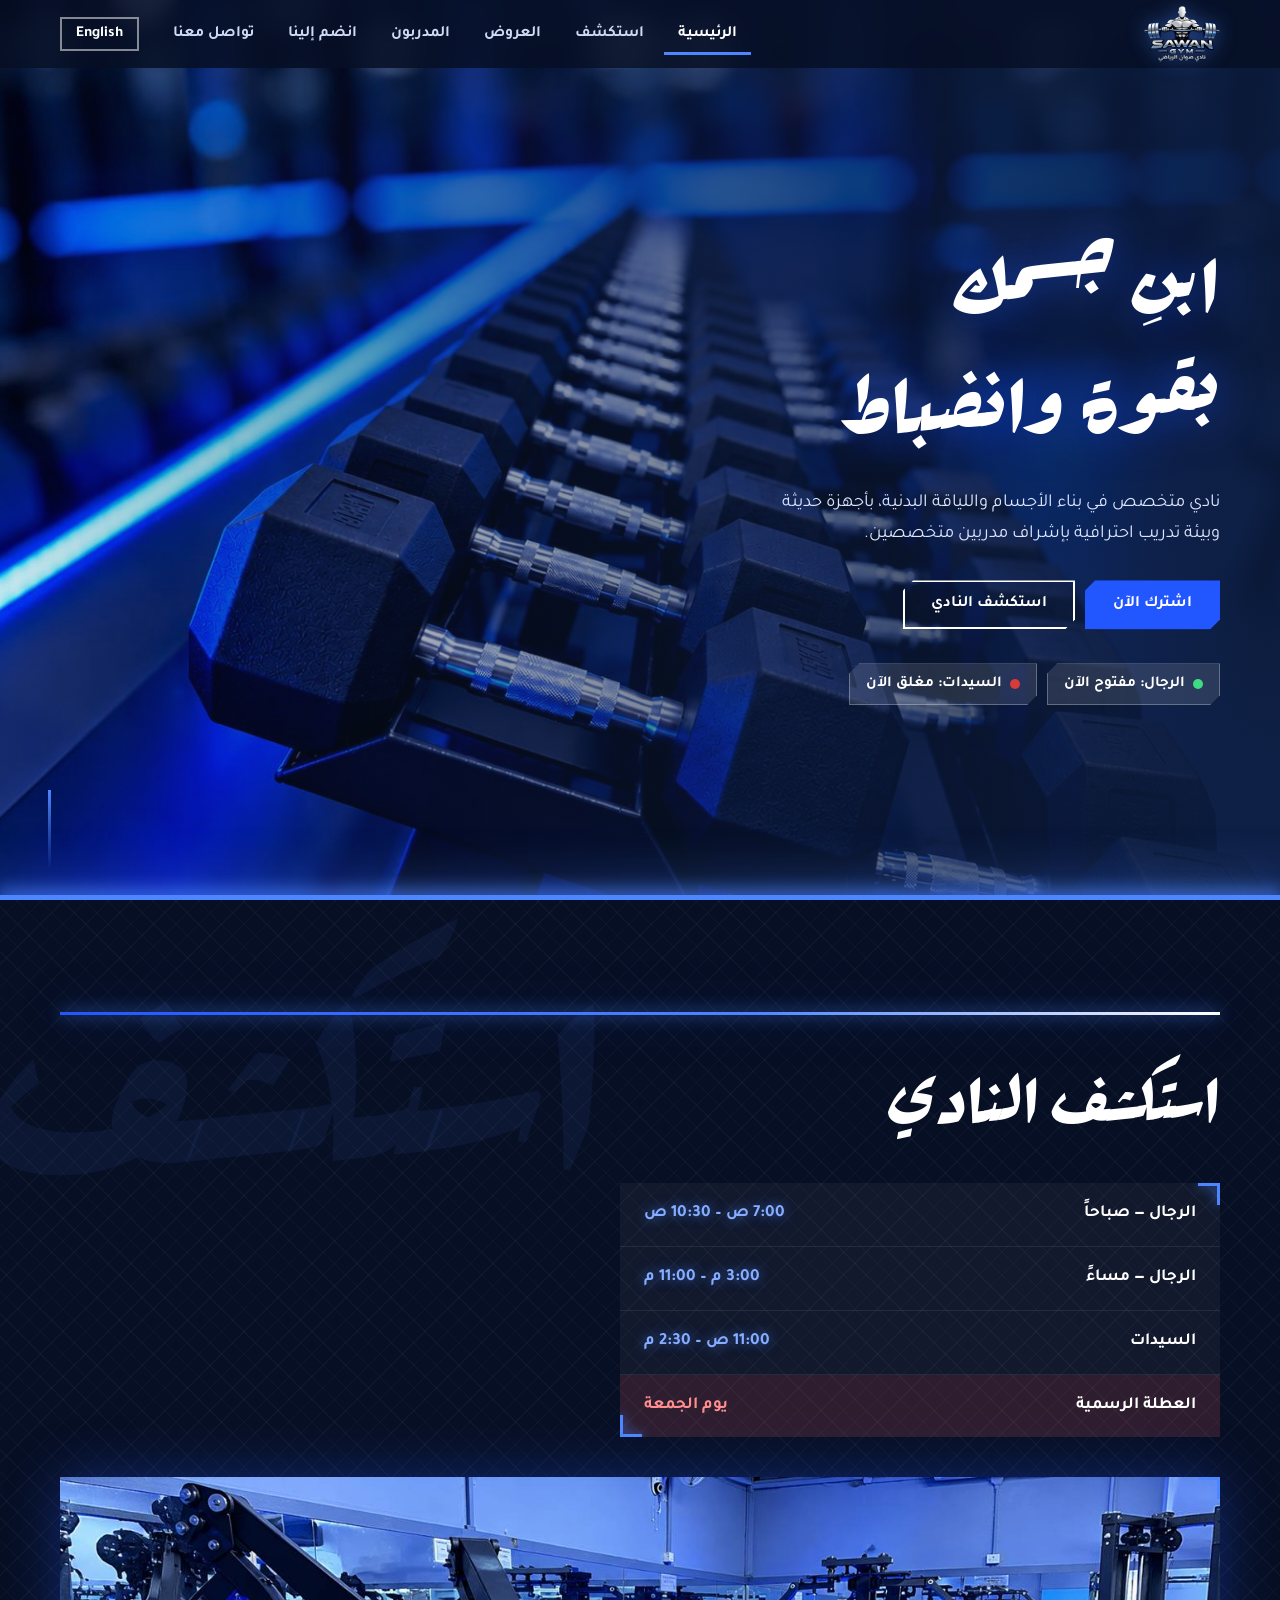
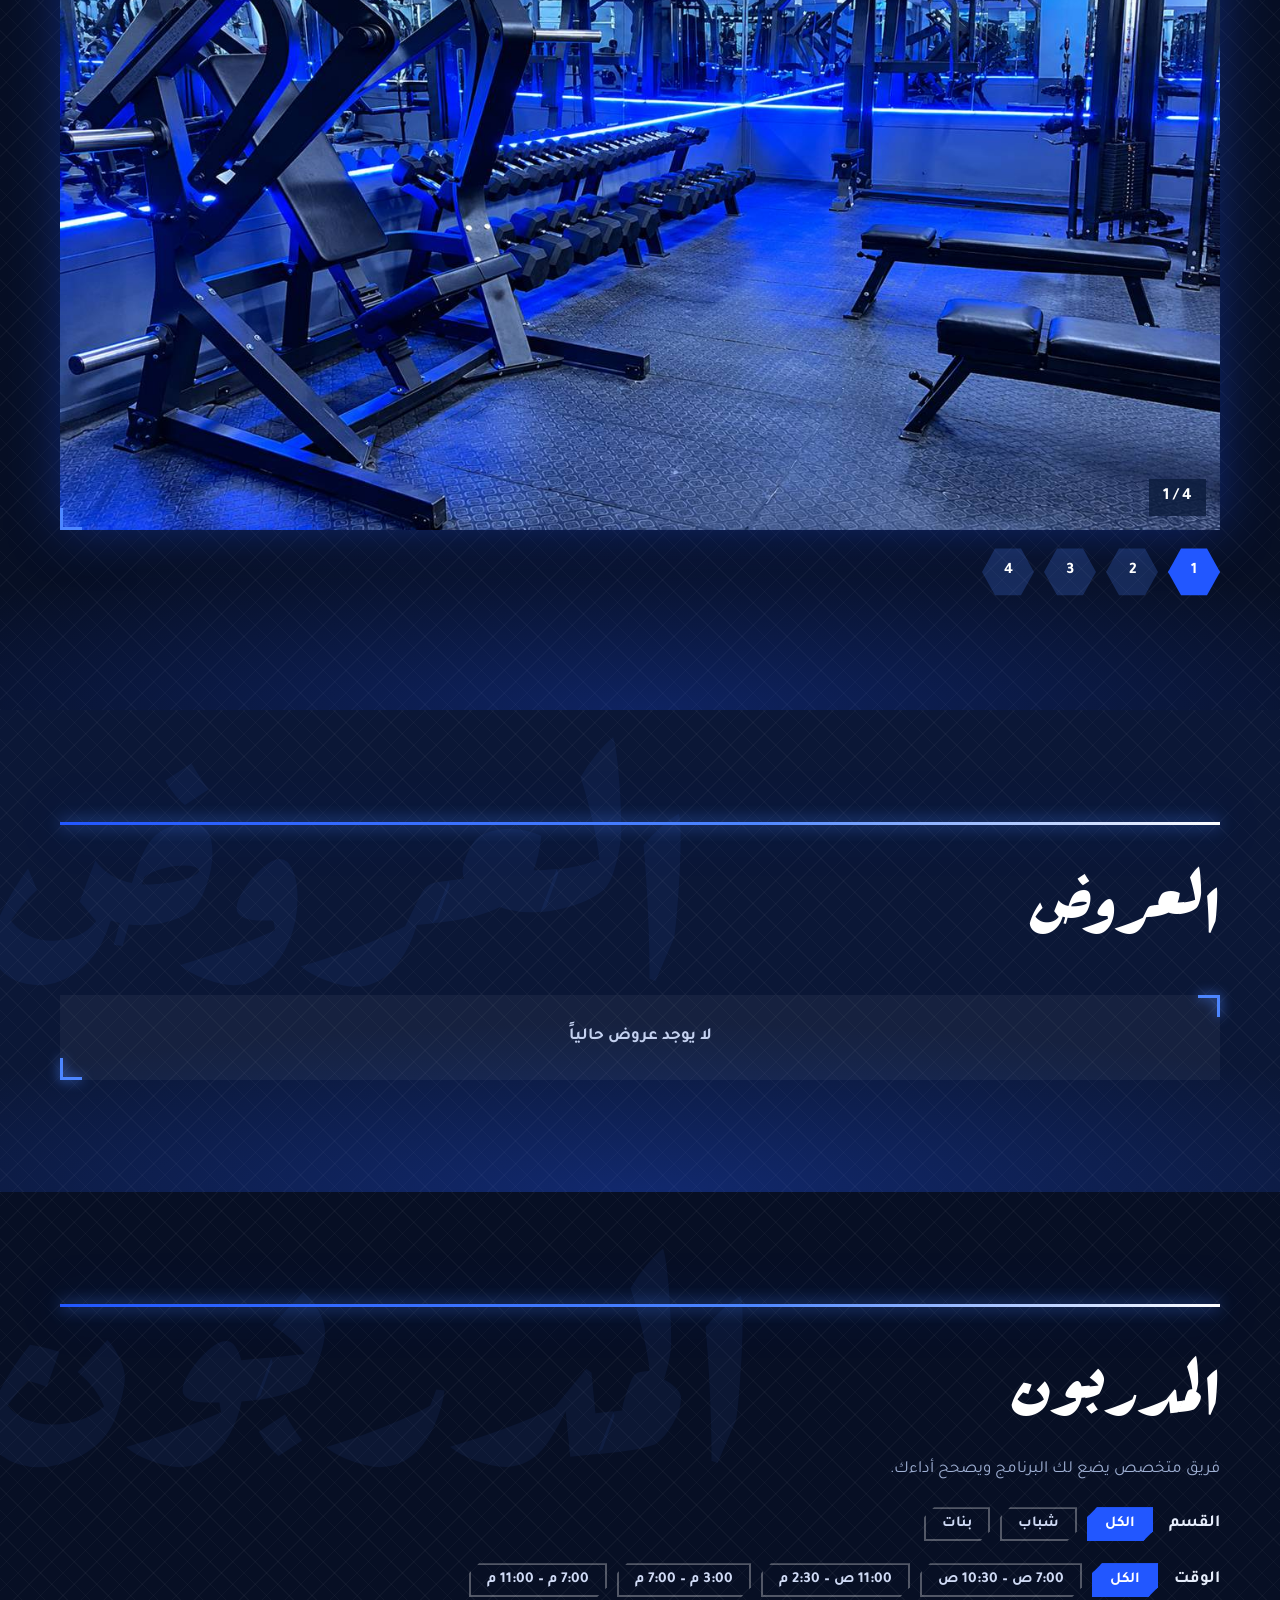
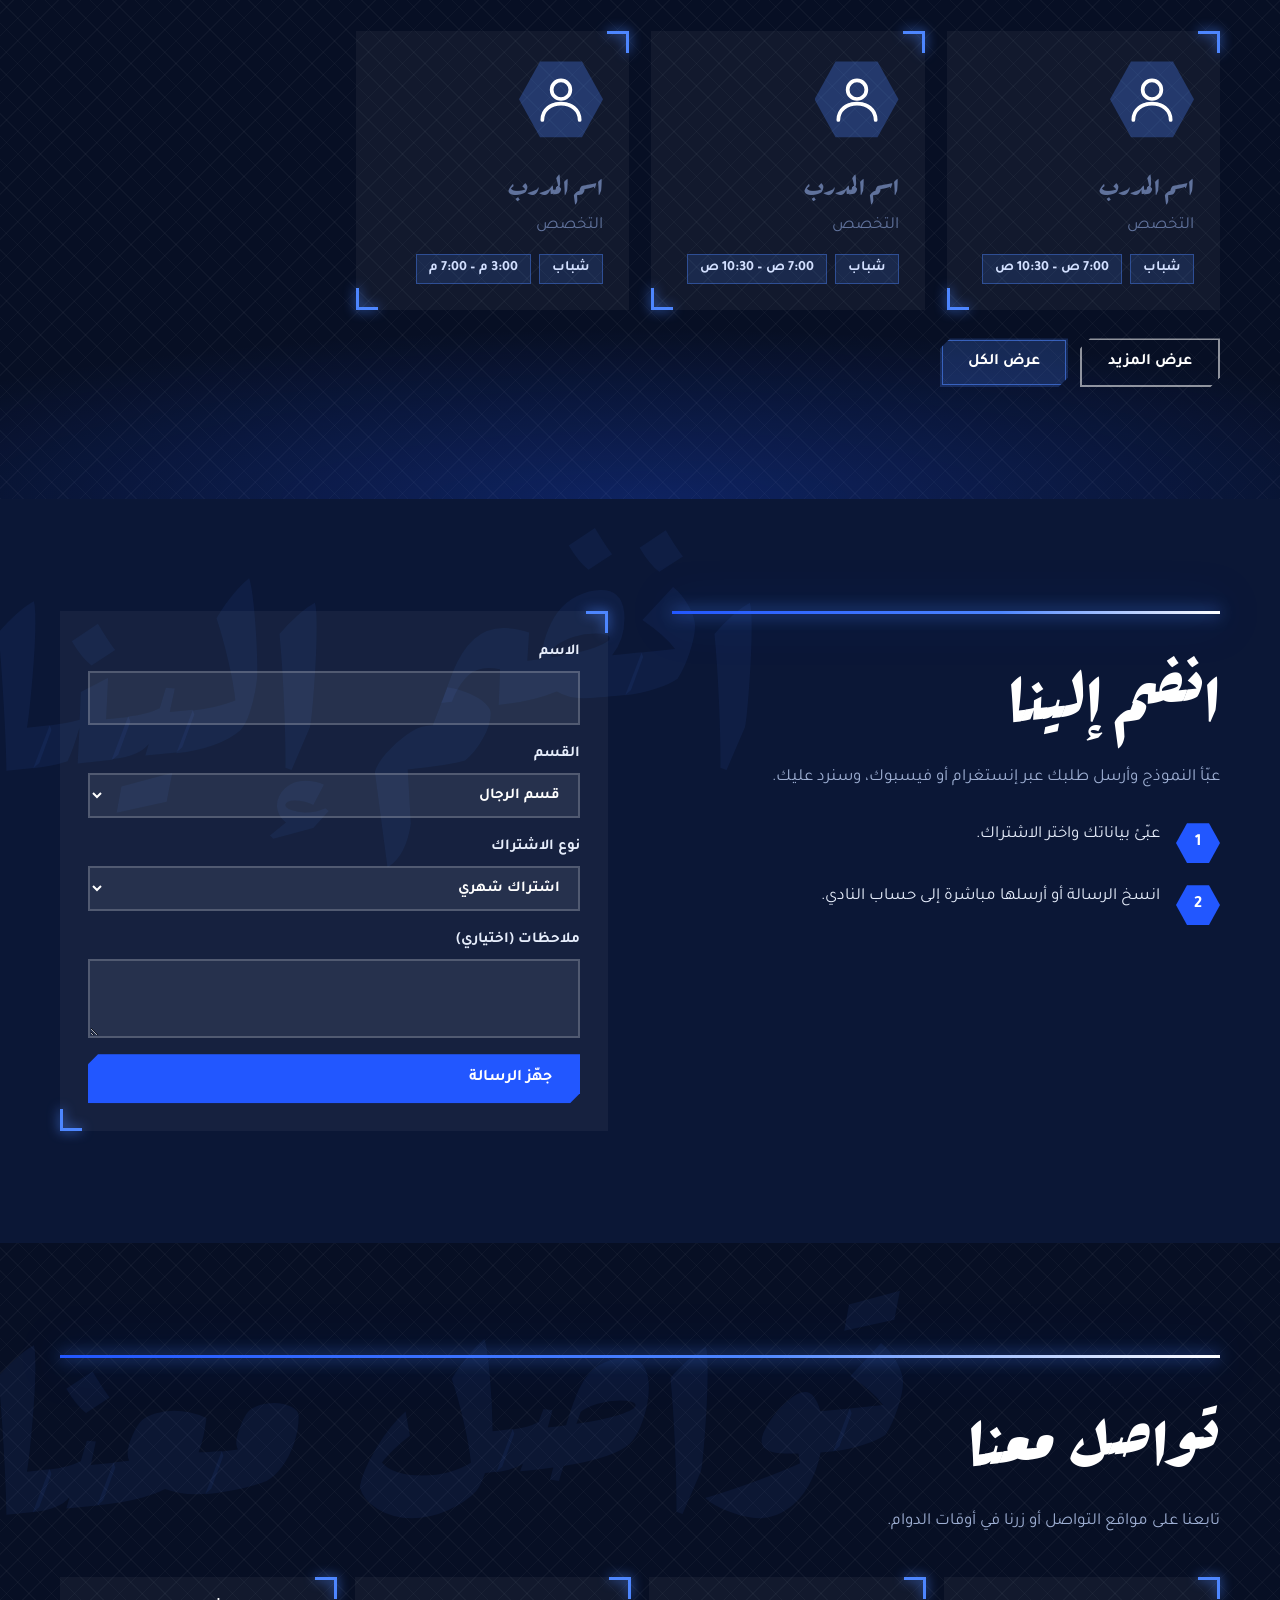
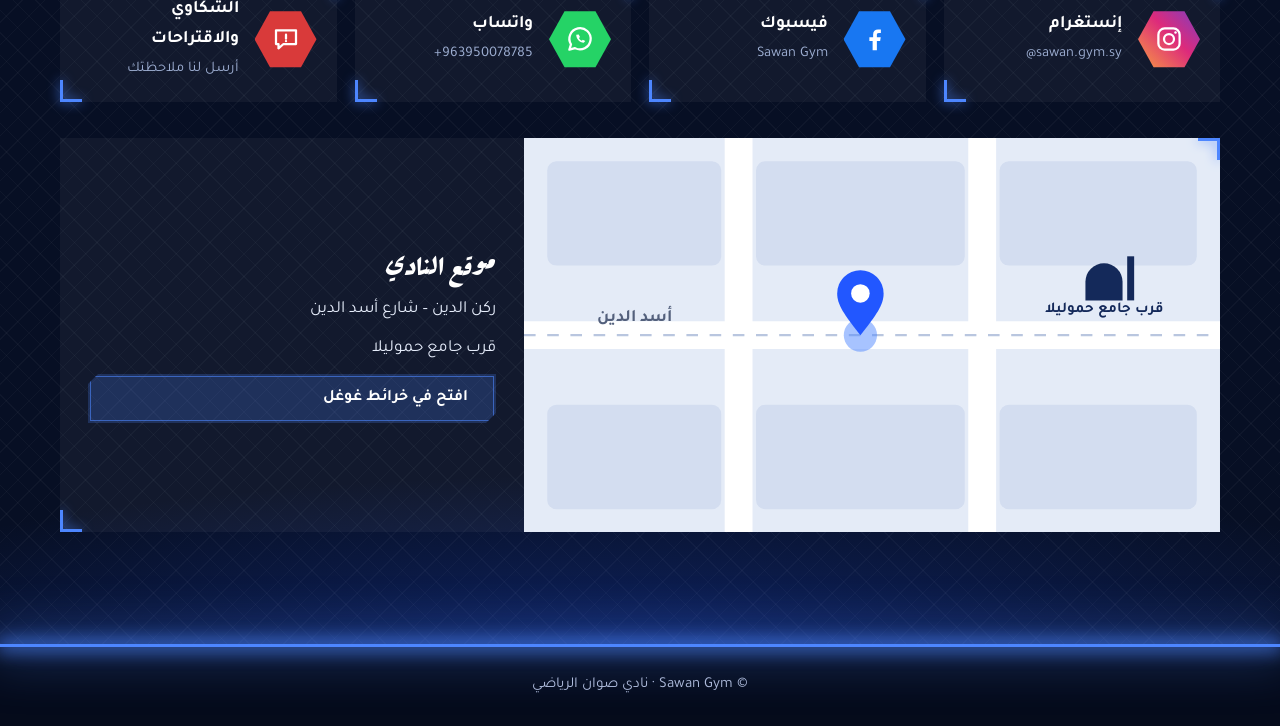
==== index.html @ 3b1e6cdf "Add files via upload" ====
<!DOCTYPE html>
<html lang="ar" dir="rtl">
<head>
<meta charset="utf-8">
<meta name="theme-color" content="#070f24">
<meta name="viewport" content="width=device-width, initial-scale=1, viewport-fit=cover">
<title>Sawan Gym | نادي صوان الرياضي</title>
<link rel="preconnect" href="https://fonts.googleapis.com">
<link rel="preconnect" href="https://fonts.gstatic.com" crossorigin>
<link href="https://fonts.googleapis.com/css2?family=Big+Shoulders+Display:wght@700;800;900&family=Barlow:wght@400;500;600&family=Lalezar&family=Rakkas&family=Tajawal:wght@400;500;700&display=swap" rel="stylesheet">
<link rel="stylesheet" href="style.css">
</head>
<body>
<header><div class="wrap bar">
<a href="#home" aria-label="Sawan Gym"><img src="[data-uri]" alt="Sawan Gym — نادي صوان الرياضي" width="76" height="56"></a>
<nav id="nav" aria-label="Main">
<a href="#home" data-i="n0"></a><a href="#explore" data-i="n1"></a><a href="#offers" data-i="n2"></a><a href="#coaches" data-i="n3"></a><a href="#join" data-i="n4"></a><a href="#contact" data-i="n5"></a>
</nav>
<button class="lang" id="lang" type="button"></button>
<button class="burger" id="burger" type="button" aria-label="Menu" aria-expanded="false">☰</button>
</div></header>

<main id="top">
<section id="home" class="hero page">
<div class="bg"></div>
<div class="wrap">
<h1><span data-i="h1a"></span><span data-i="h1b"></span></h1>
<p data-i="hp"></p>
<div class="cta"><a class="btn main" href="#join" data-i="cta1"></a><a class="btn ghost" href="#explore" data-i="cta2"></a></div>
<div class="chips"><span class="chip" id="stM"><i></i><span></span></span><span class="chip" id="stW"><i></i><span></span></span></div>
</div>
<div class="ledline"></div>
<div class="cue"></div>
</section>

<section id="explore" class="page"><div class="wrap">
<div class="led"></div>
<h2 data-i="e1"></h2>
<div class="hours" id="hoursList"></div>
<div class="slider" id="slider">
<img class="slide" src="[data-uri]" alt=""><img class="slide" src="[data-uri]" alt=""><img class="slide" src="[data-uri]" alt="" style="object-position:center 70%"><img class="slide" id="s4" src="[data-uri]" alt="">
<div class="count" id="count"></div></div>
<div class="nums" id="nums"></div>
</div></section>

<section id="offers" class="dark-s page"><div class="wrap">
<div class="led"></div>
<h2 data-i="o1"></h2>
<div class="offers" id="offersList"></div>
</div></section>

<section id="coaches" class="page"><div class="wrap">
<div class="led"></div>
<h2 data-i="t1"></h2><p class="sub" data-i="t2"></p>
<div id="coachFilters"></div>
<div class="coaches" id="coachList"></div>
<div class="more" id="coachMore"></div>
</div></section>

<section id="join" class="page" style="background:#e8eef9"><div class="wrap join">
<div>
<div class="led"></div>
<h2 data-i="j1"></h2><p class="sub" data-i="j2"></p>
<ol class="steps"><li data-i="s1"></li><li data-i="s2"></li></ol>
</div>
<form id="form" novalidate>
<label><span data-i="f1"></span><input id="fn" required autocomplete="name"></label>
<label><span data-i="f2"></span><select id="fs"></select></label>
<label><span data-i="f3"></span><select id="fp"></select></label>
<label><span data-i="f4"></span><textarea id="fm" rows="2"></textarea></label>
<button class="btn main" type="submit" data-i="f5"></button>
<div class="out" id="out">
<label><span data-i="f6"></span><textarea id="msg" readonly></textarea></label>
<div class="row"><button type="button" class="btn dark" id="copy" data-i="f7"></button><a class="btn line" id="igSend" target="_blank" rel="noopener" href="https://ig.me/m/sawan.gym.sy" data-i="f8"></a><a class="btn line" target="_blank" rel="noopener" href="https://www.facebook.com/profile.php?id=61587824453656" data-i="f9"></a></div>
<div class="note" id="note" role="status"></div>
</div>
</form>
</div></section>

<section id="contact" class="page"><div class="wrap">
<div class="led"></div>
<h2 data-i="k1"></h2><p class="sub" data-i="k2"></p>
<div class="tiles" id="tiles"></div>
<div class="mapbox" id="mapbox"></div>
</div></section>
</main>
<footer><div class="ledline"></div><div class="wrap" data-i="ft"></div></footer>

<script src="script.js"></script>
</body>
</html>
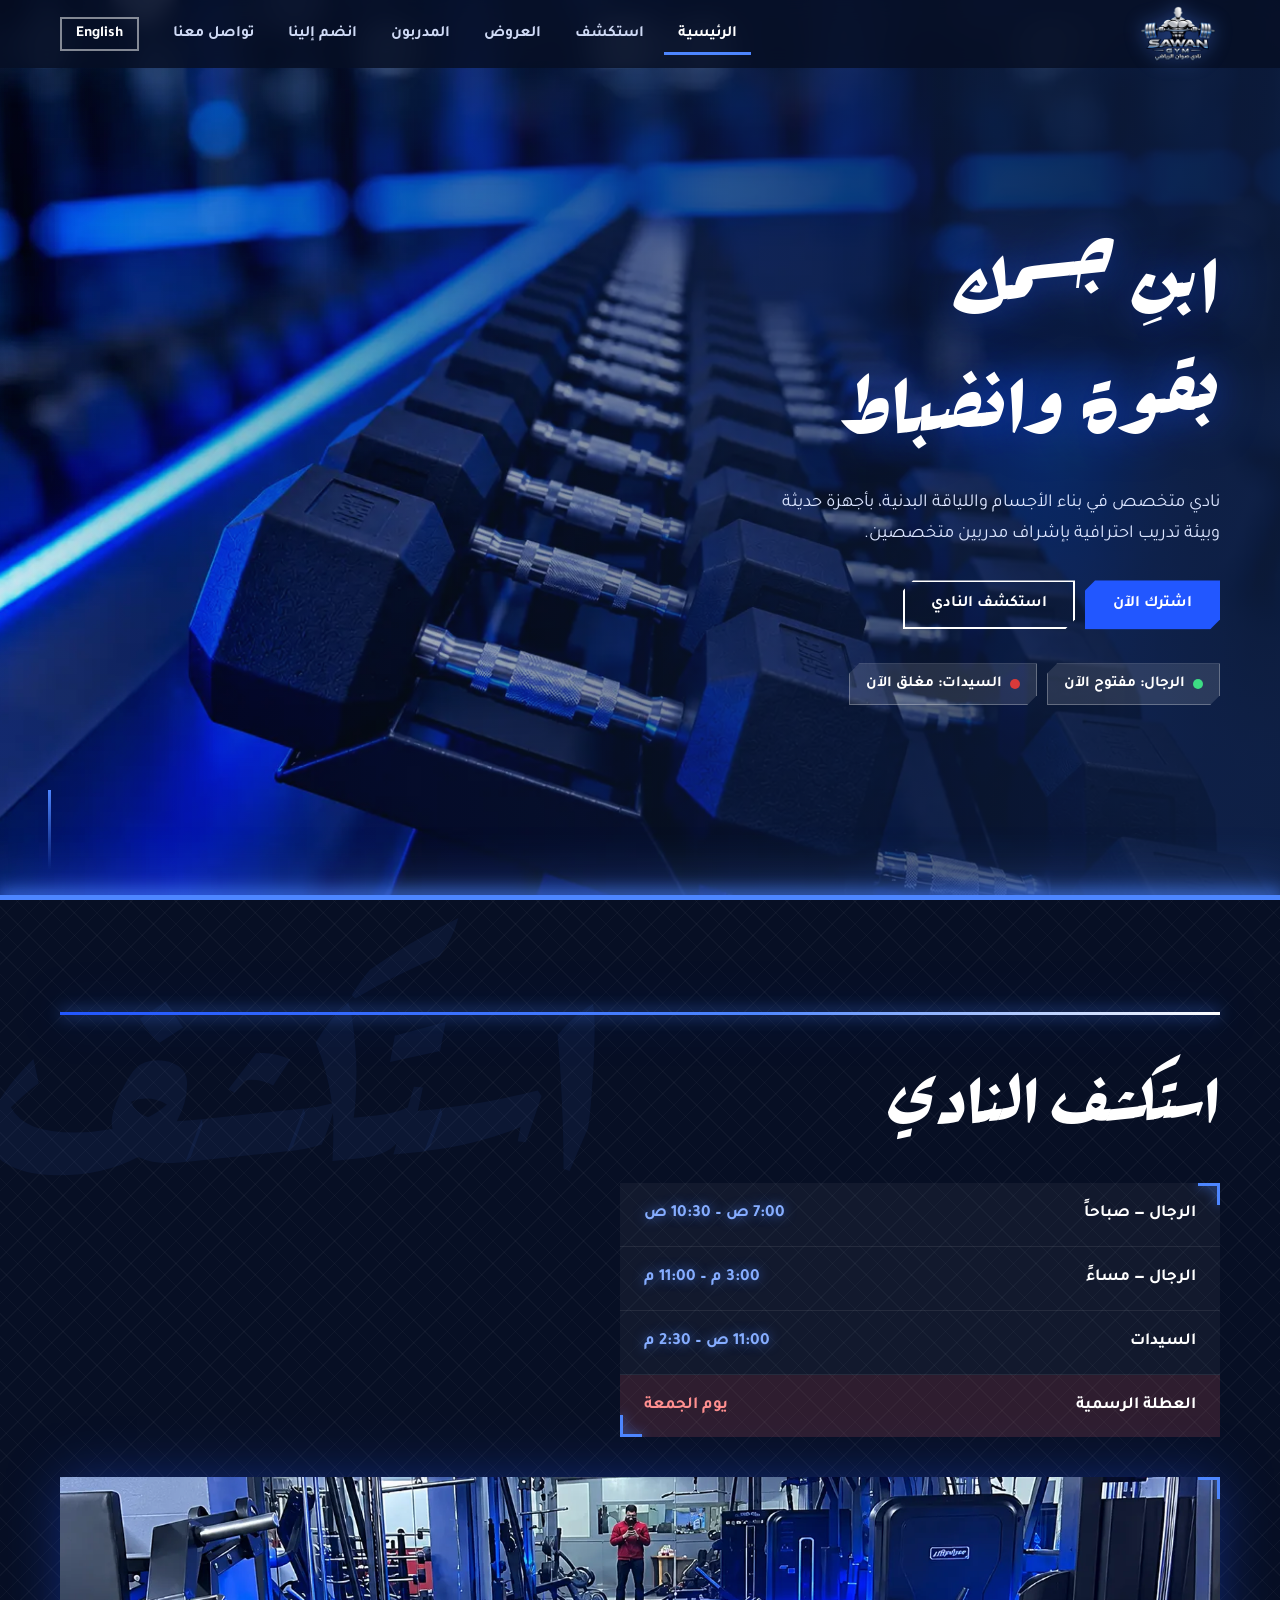
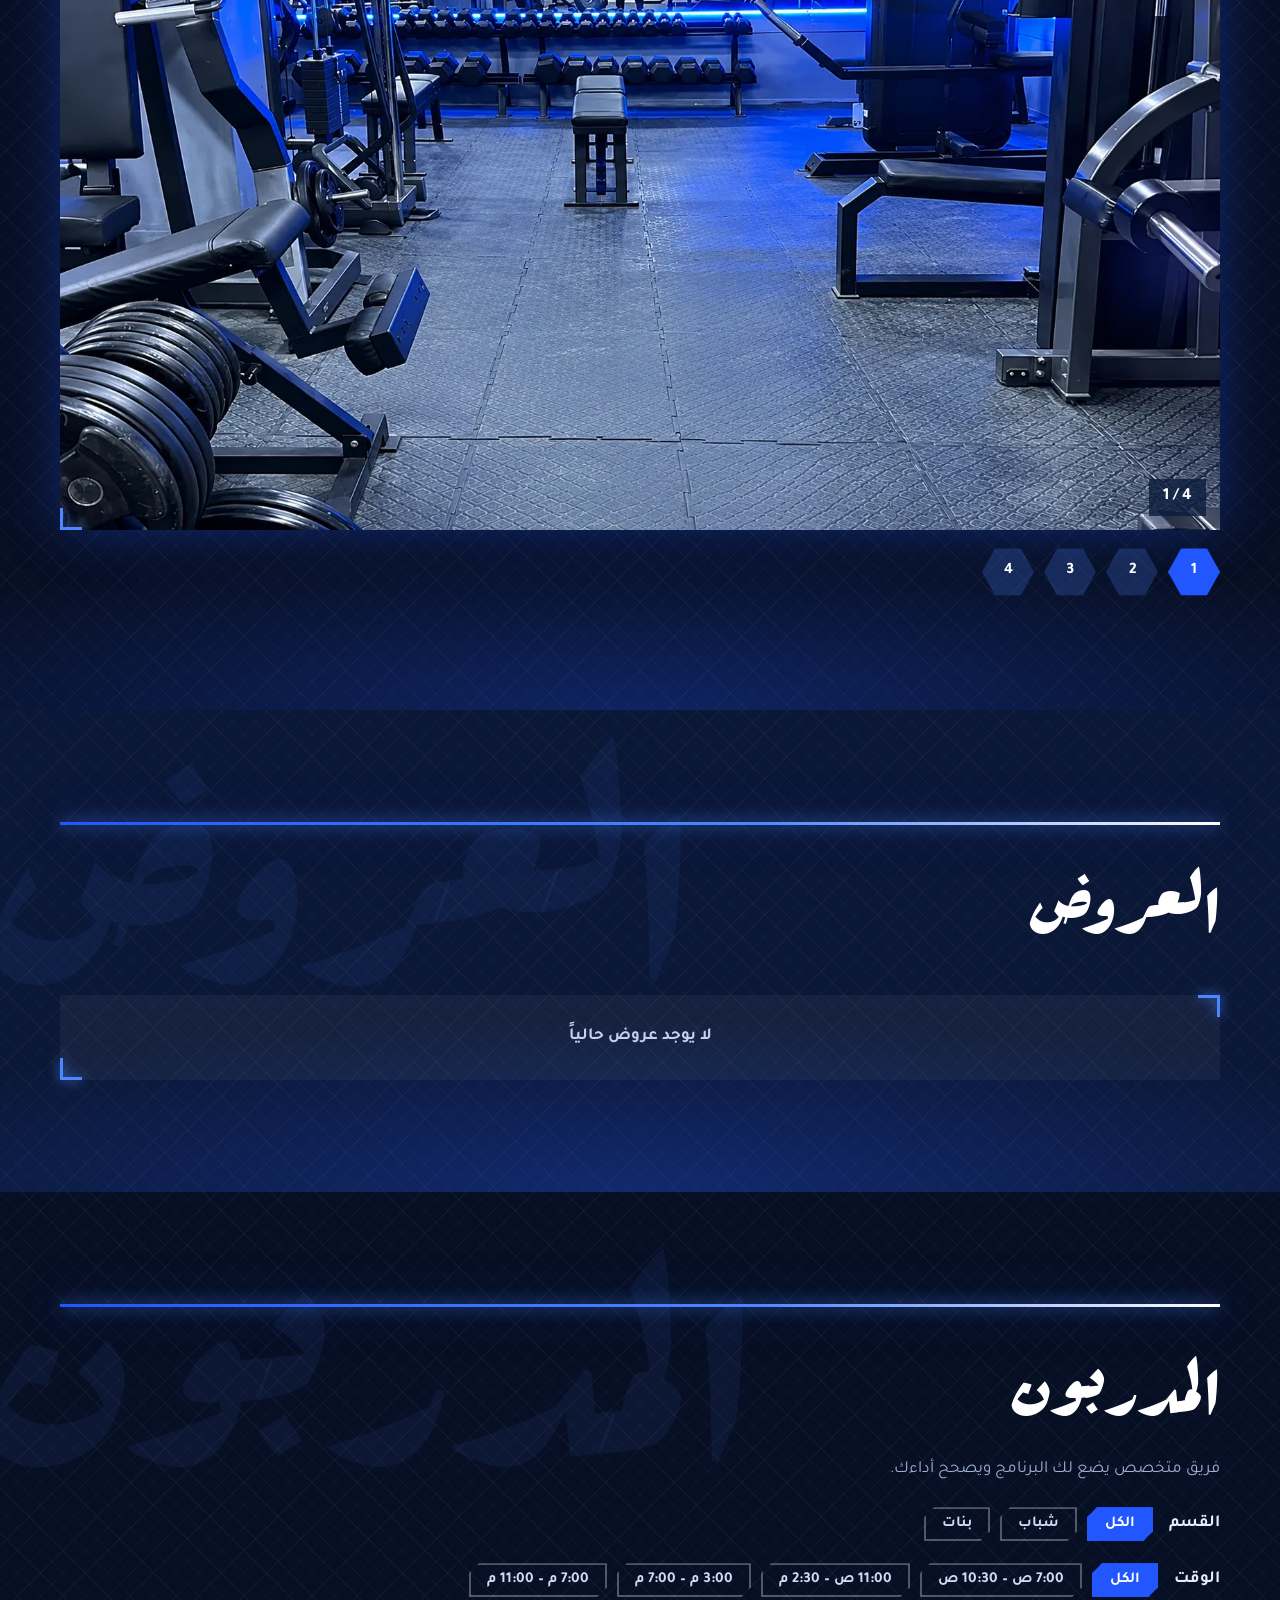
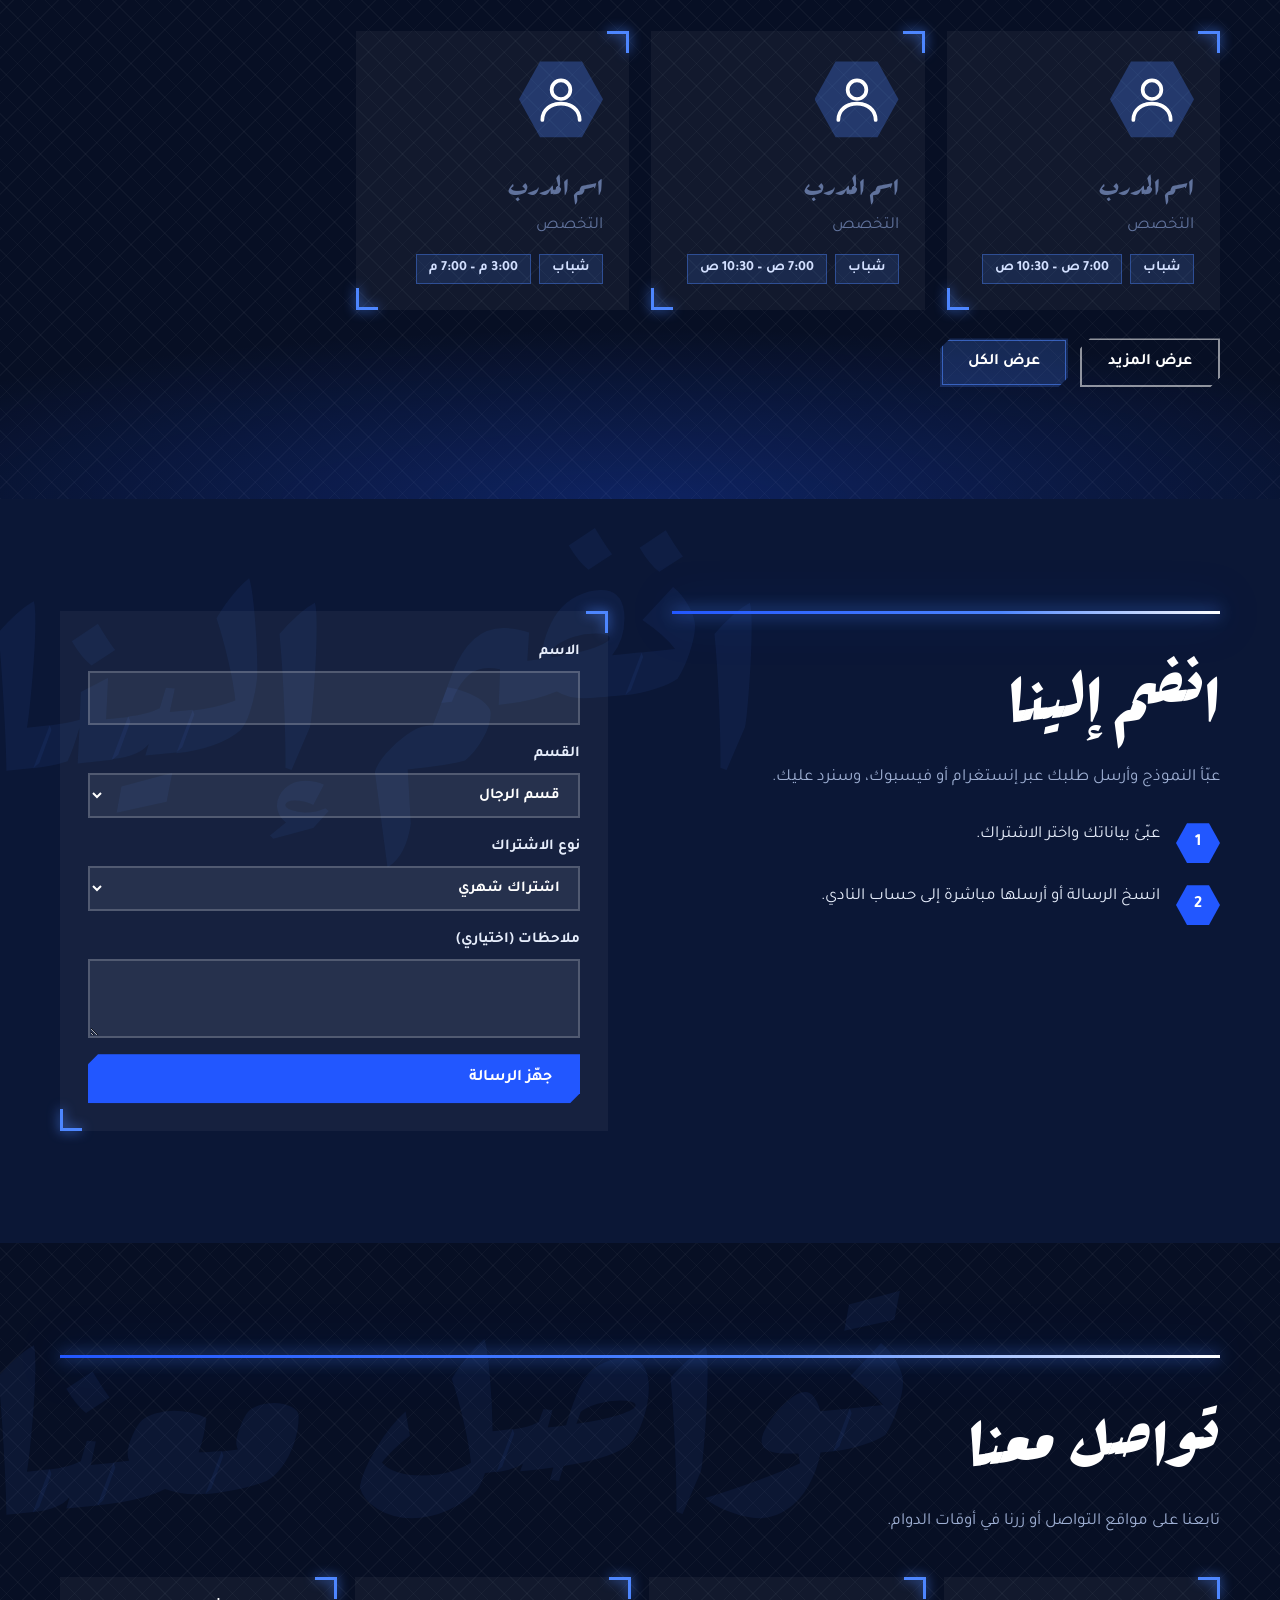
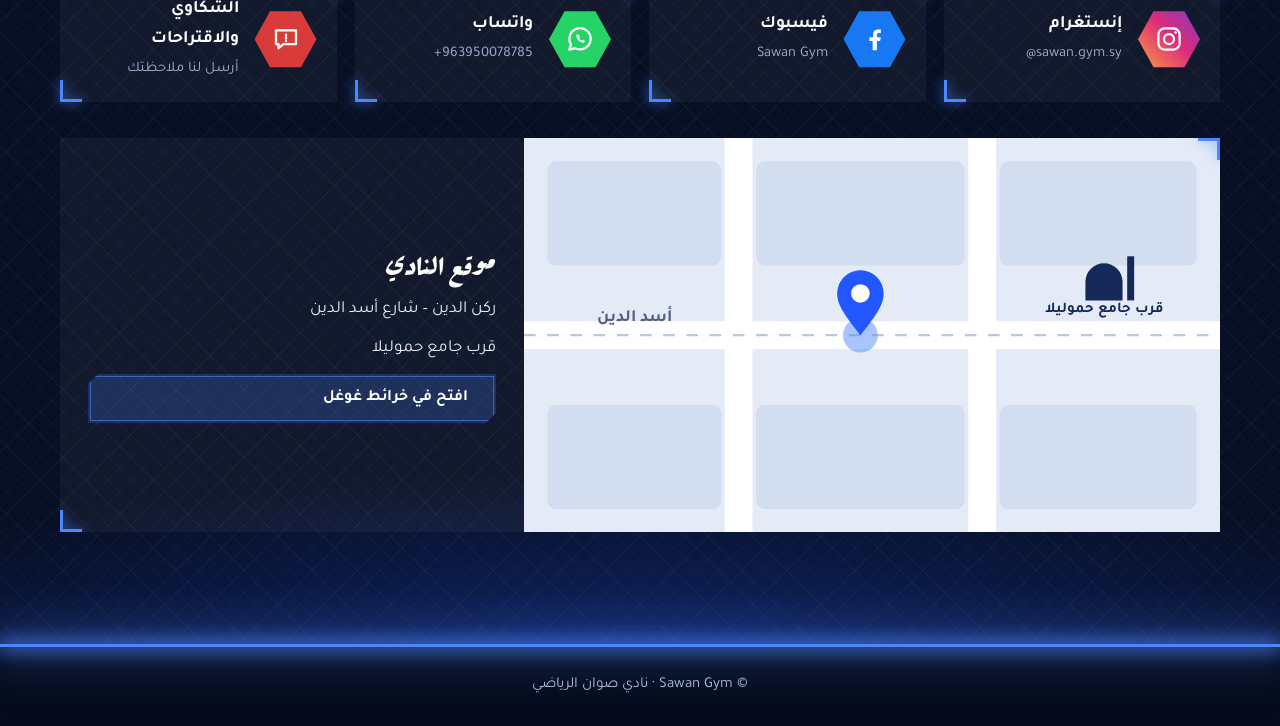
==== commit beca7343: "Add files via upload" ====
--- a/index.html
+++ b/index.html
@@ -8,11 +8,13 @@
 <link rel="preconnect" href="https://fonts.googleapis.com">
 <link rel="preconnect" href="https://fonts.gstatic.com" crossorigin>
 <link href="https://fonts.googleapis.com/css2?family=Big+Shoulders+Display:wght@700;800;900&family=Barlow:wght@400;500;600&family=Lalezar&family=Rakkas&family=Tajawal:wght@400;500;700&display=swap" rel="stylesheet">
+<link rel="icon" type="image/webp" href="pics/logo.webp">
+<link rel="shortcut icon" type="image/webp" href="pics/logo.webp">
 <link rel="stylesheet" href="style.css">
 </head>
 <body>
 <header><div class="wrap bar">
-<a href="#home" aria-label="Sawan Gym"><img src="[data-uri]" alt="Sawan Gym — نادي صوان الرياضي" width="76" height="56"></a>
+<a href="#home" aria-label="Sawan Gym"><img src="pics/logo.webp" alt="Sawan Gym — نادي صوان الرياضي" width="76" height="56"></a>
 <nav id="nav" aria-label="Main">
 <a href="#home" data-i="n0"></a><a href="#explore" data-i="n1"></a><a href="#offers" data-i="n2"></a><a href="#coaches" data-i="n3"></a><a href="#join" data-i="n4"></a><a href="#contact" data-i="n5"></a>
 </nav>
@@ -38,7 +40,7 @@
 <h2 data-i="e1"></h2>
 <div class="hours" id="hoursList"></div>
 <div class="slider" id="slider">
-<img class="slide" src="[data-uri]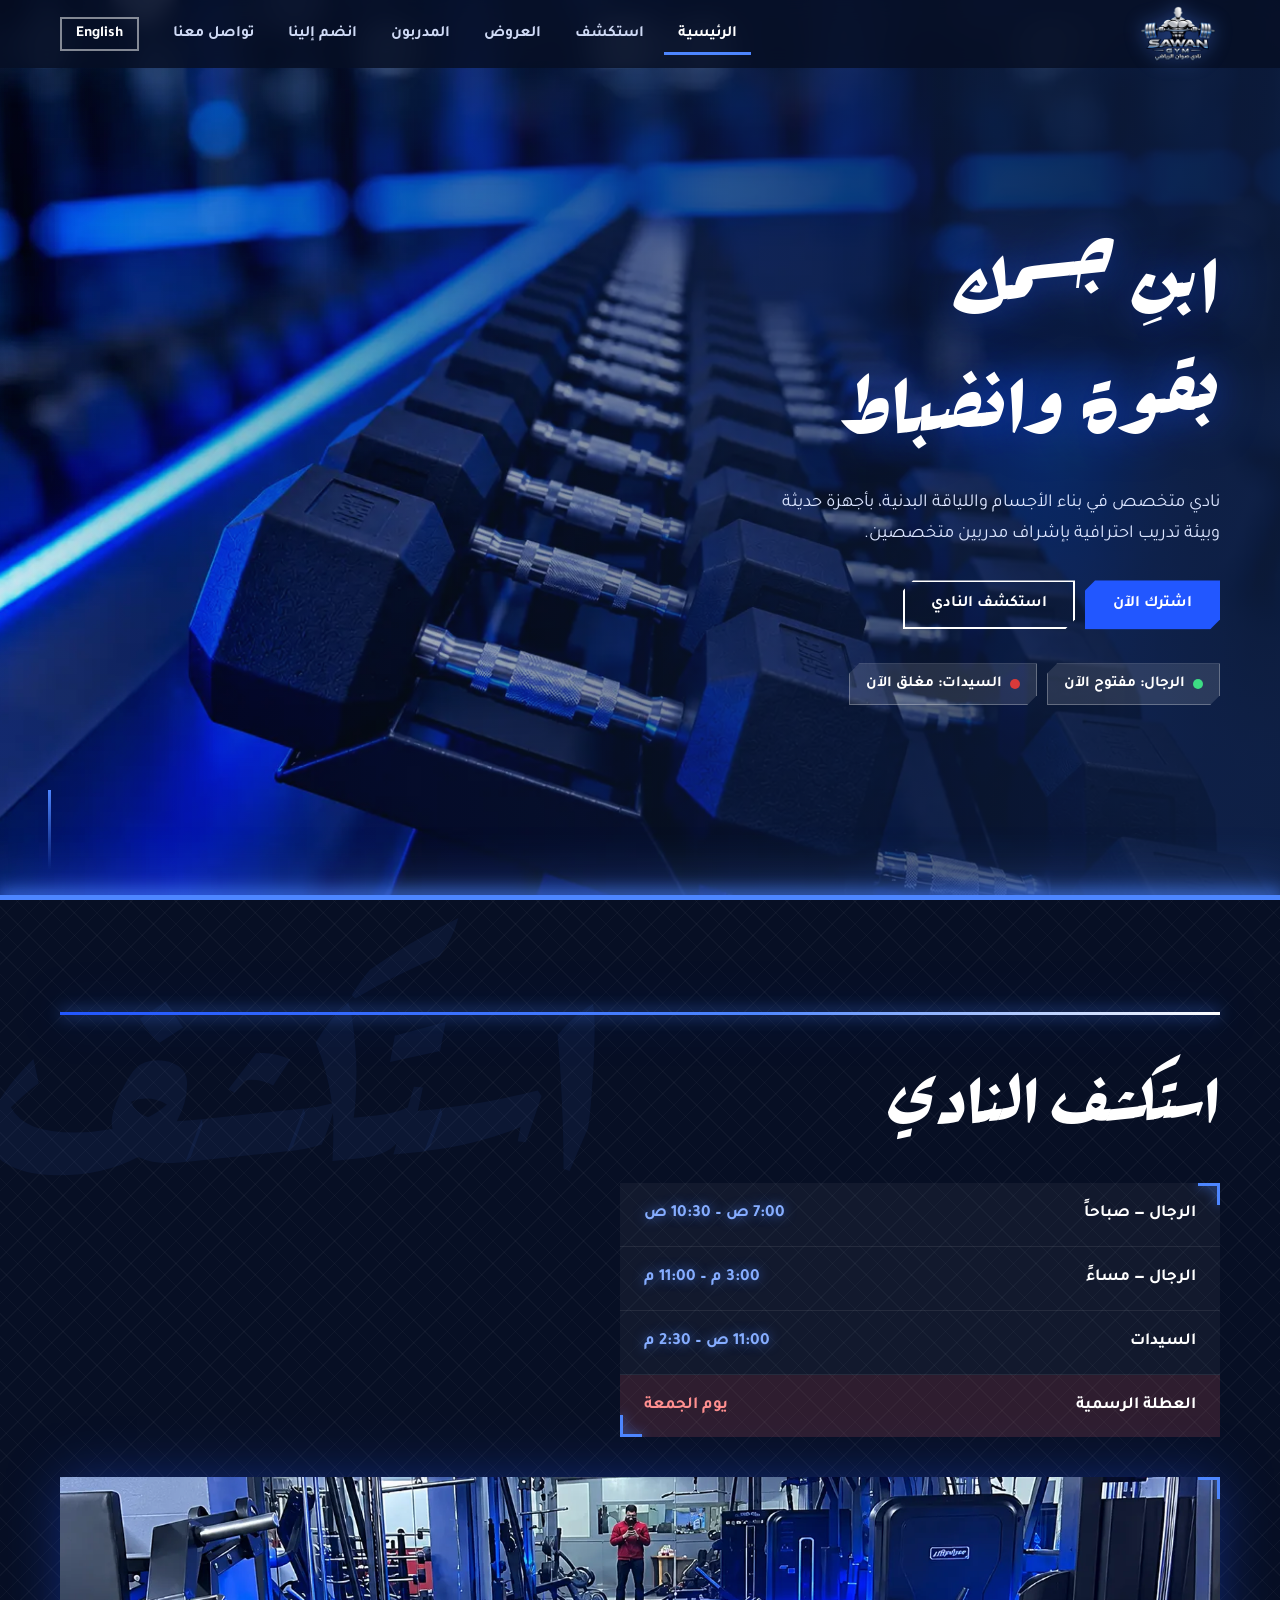
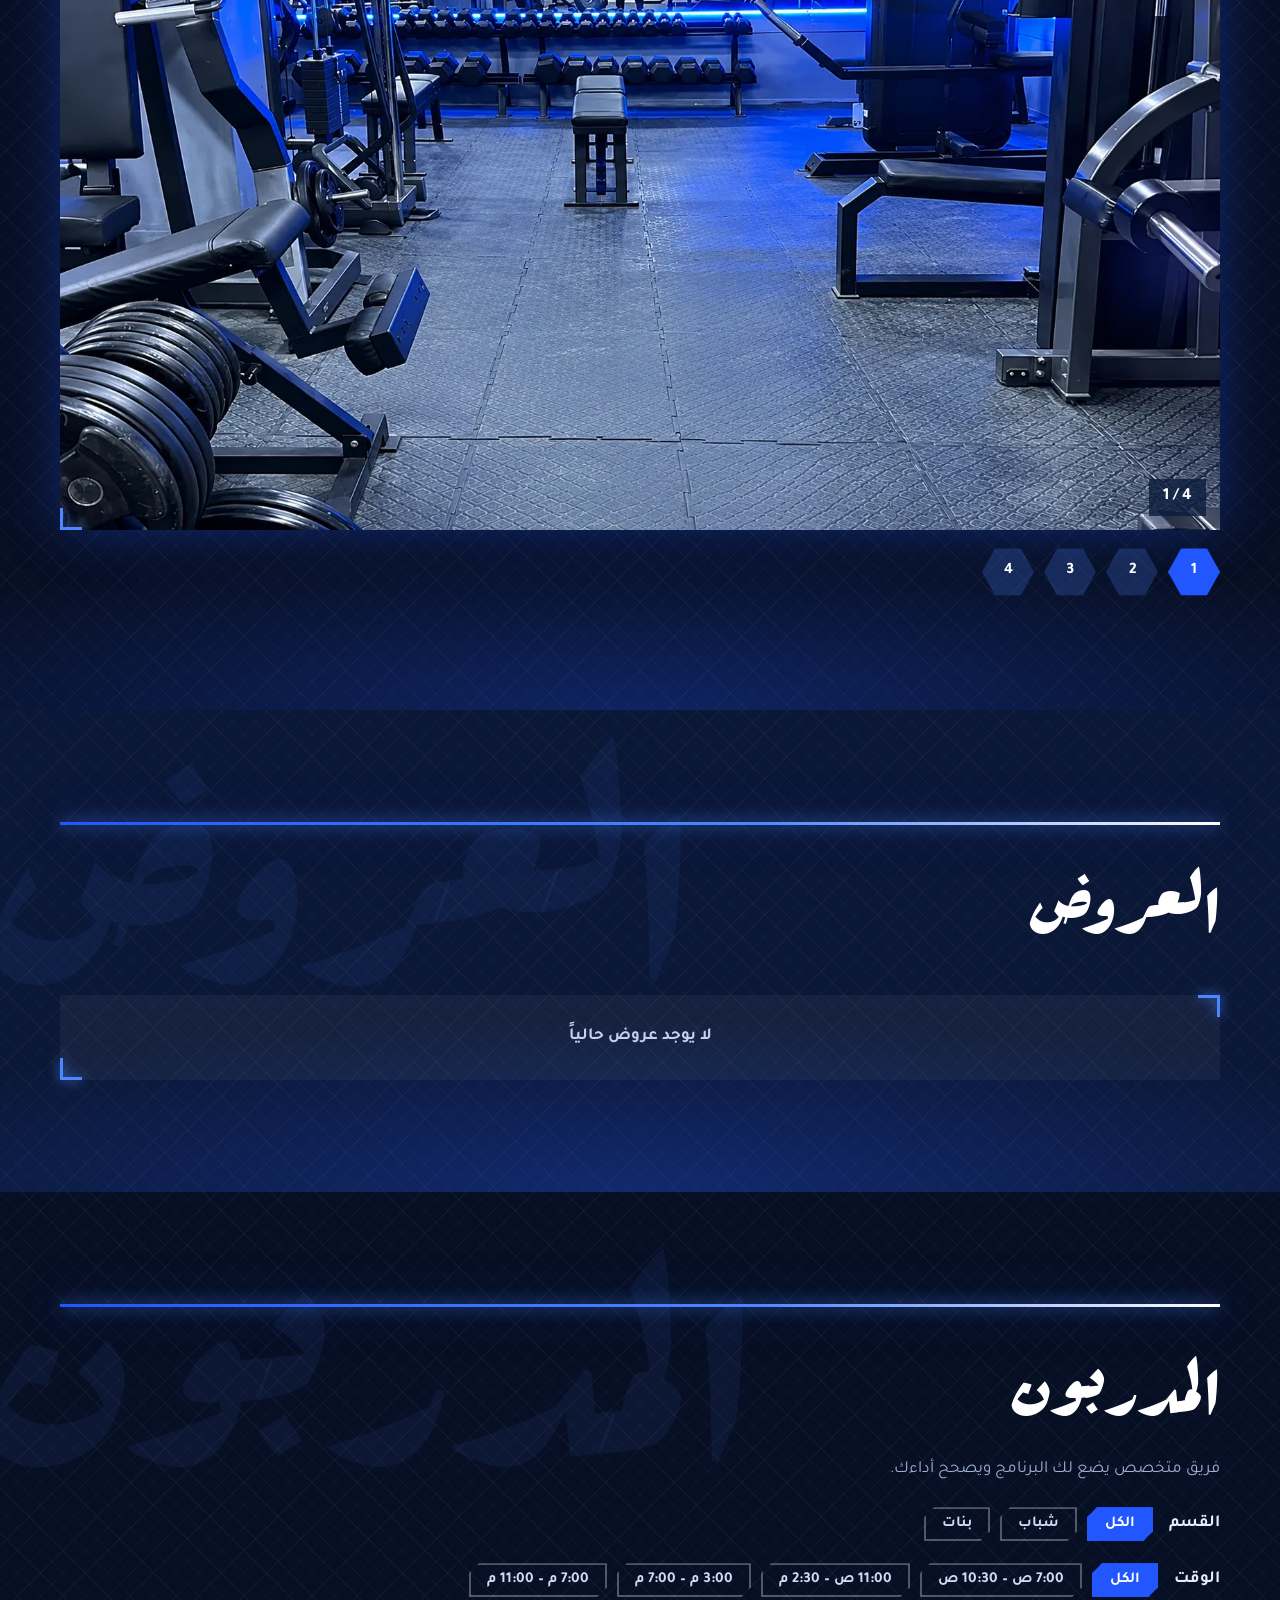
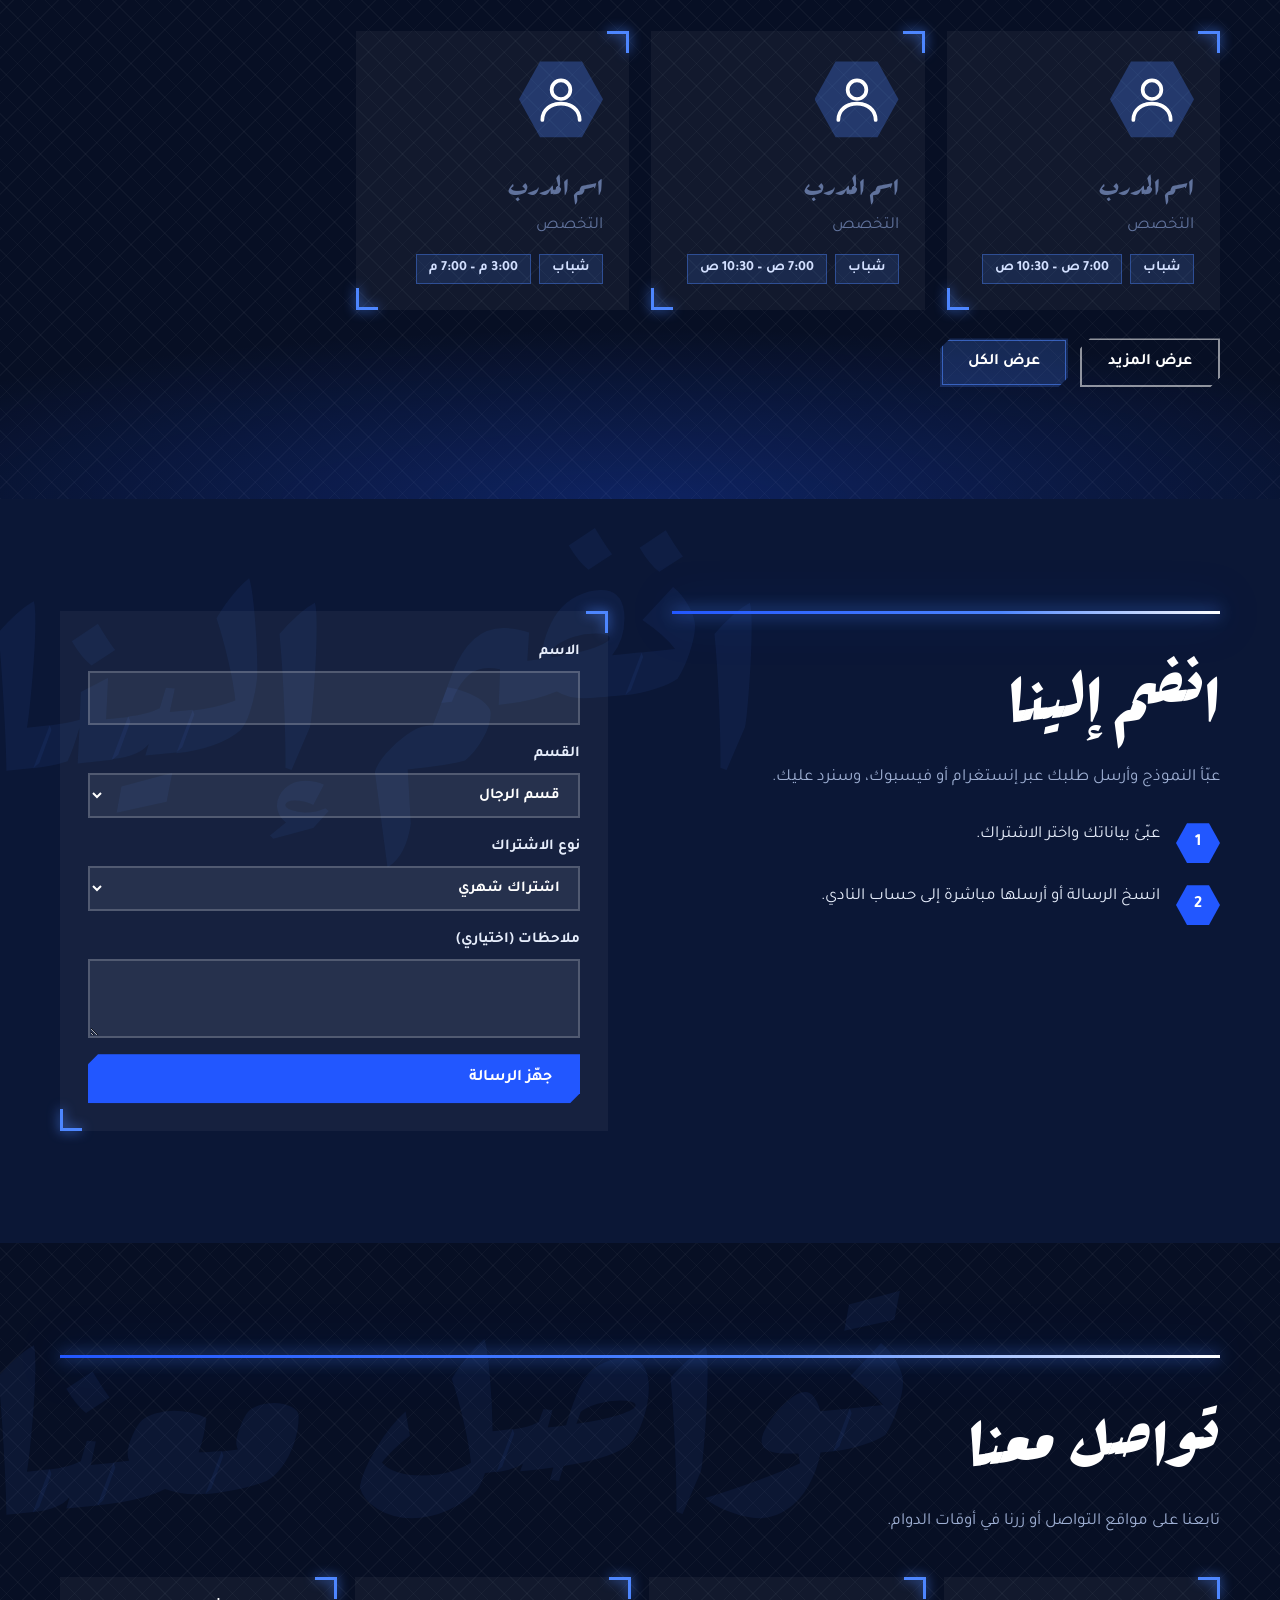
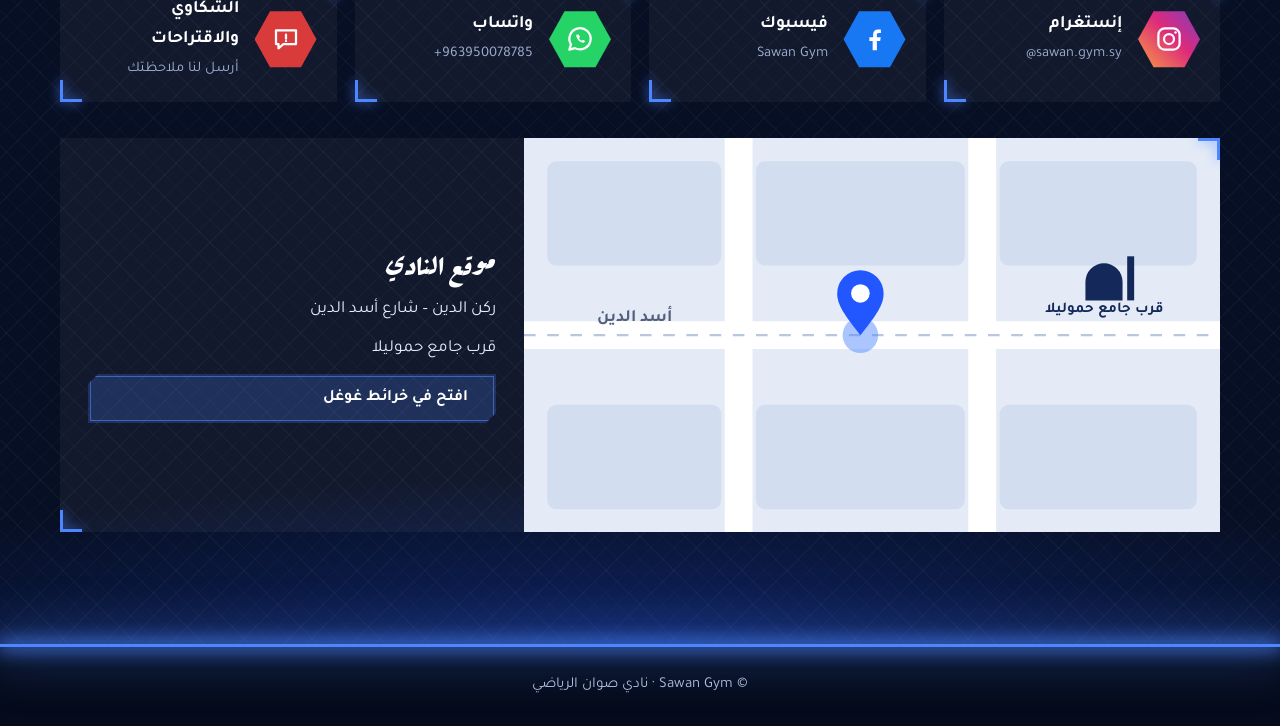
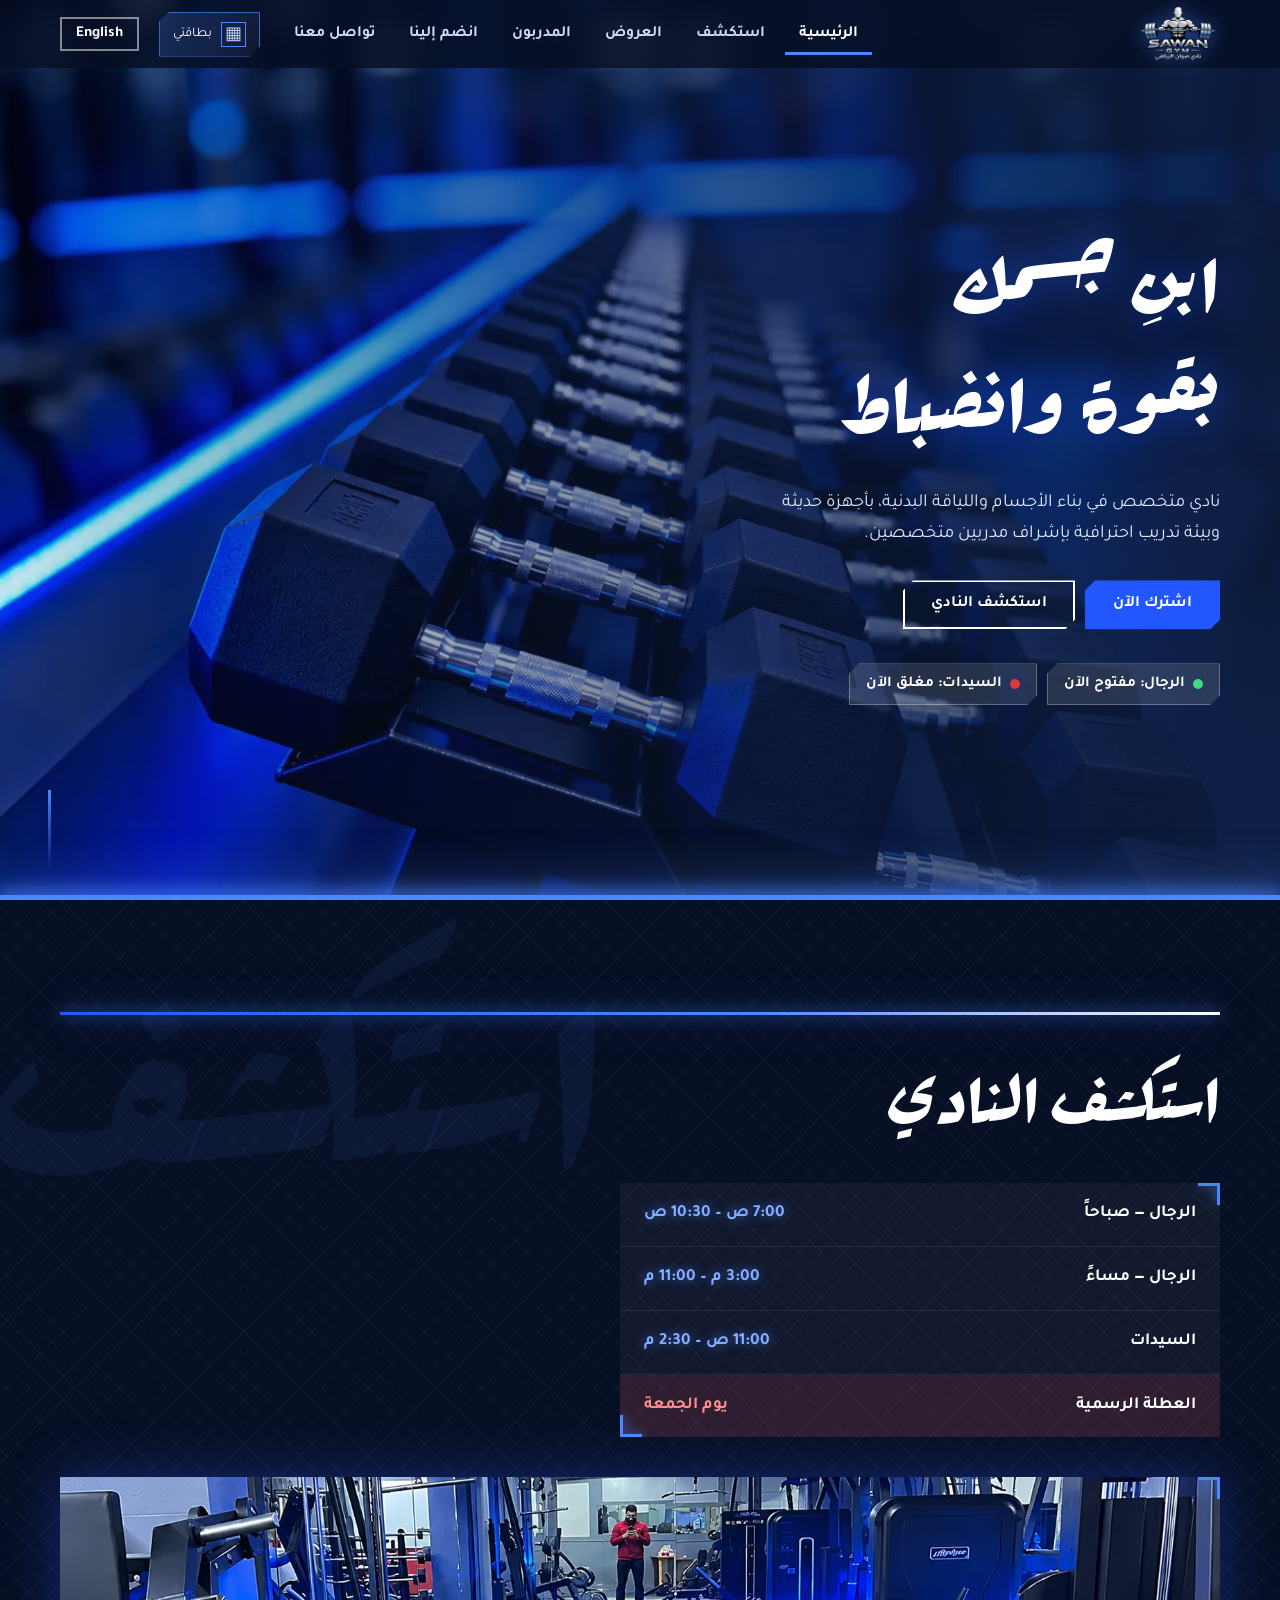
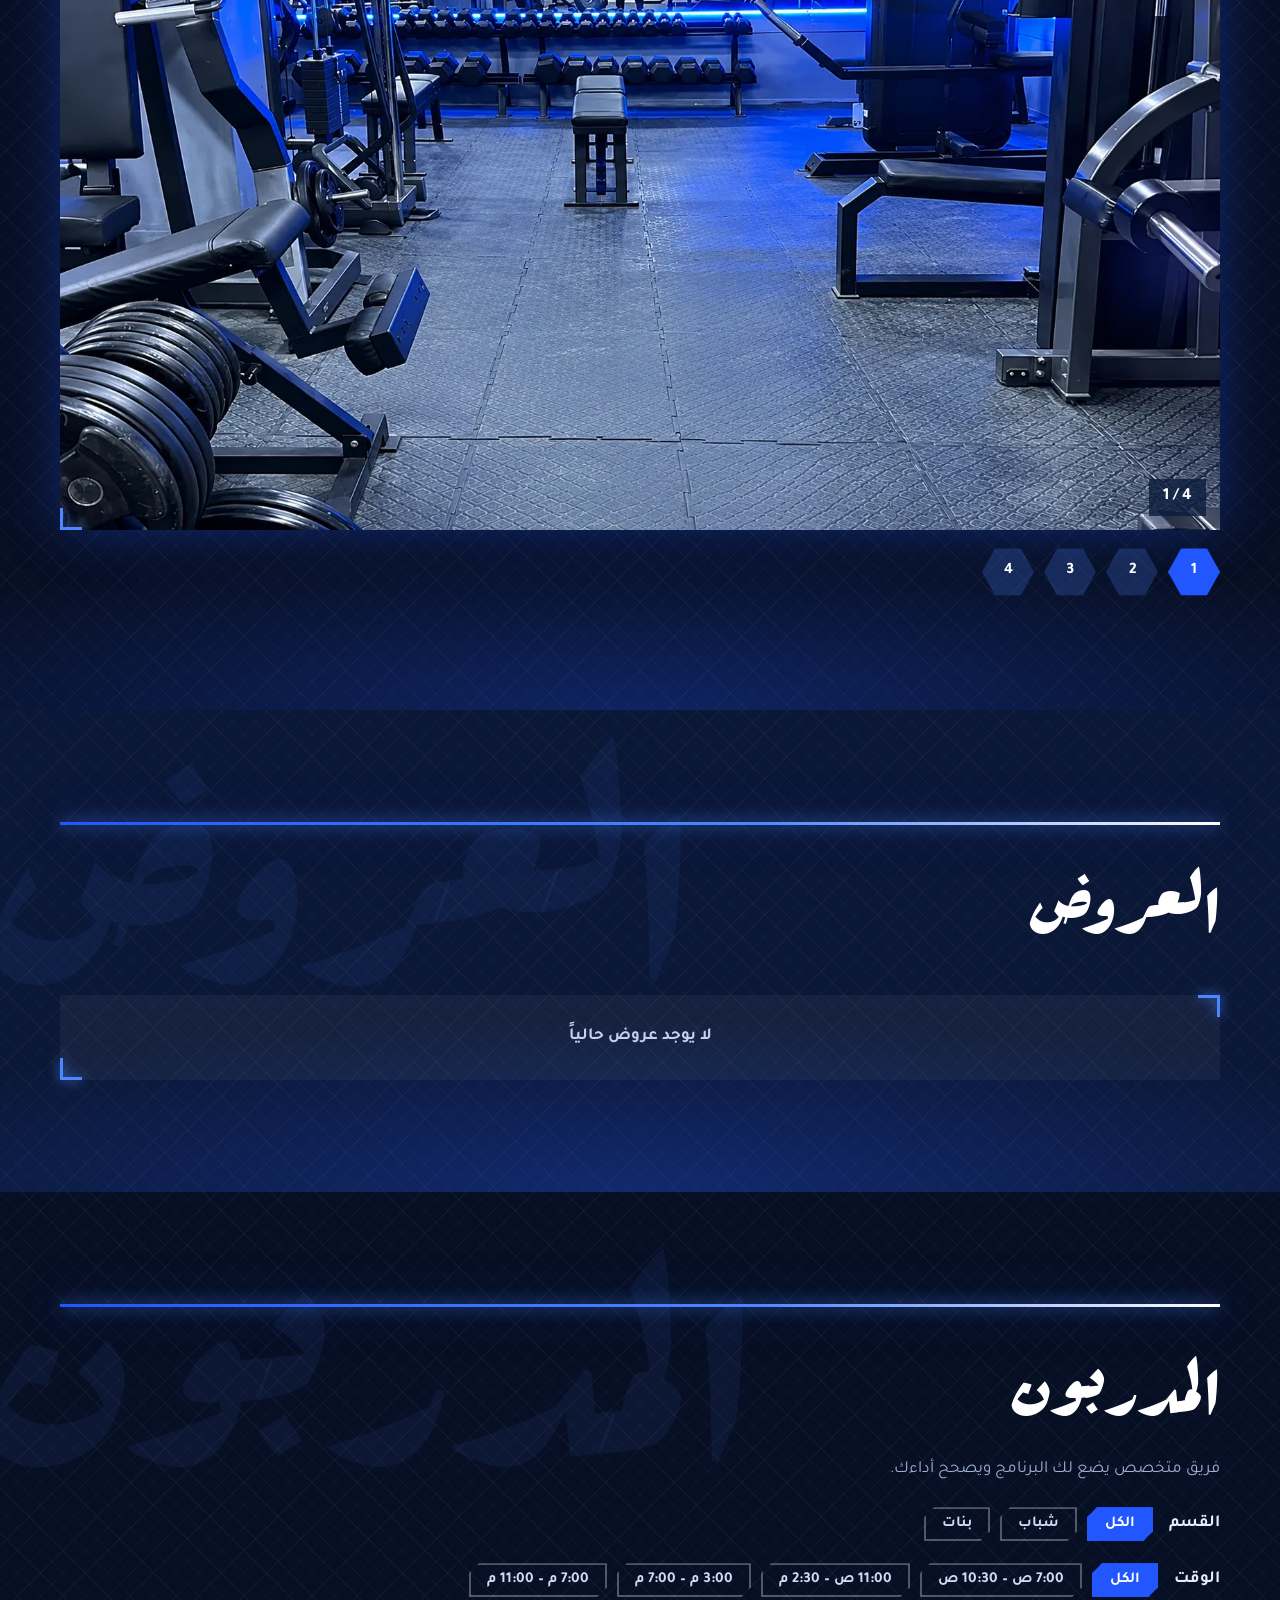
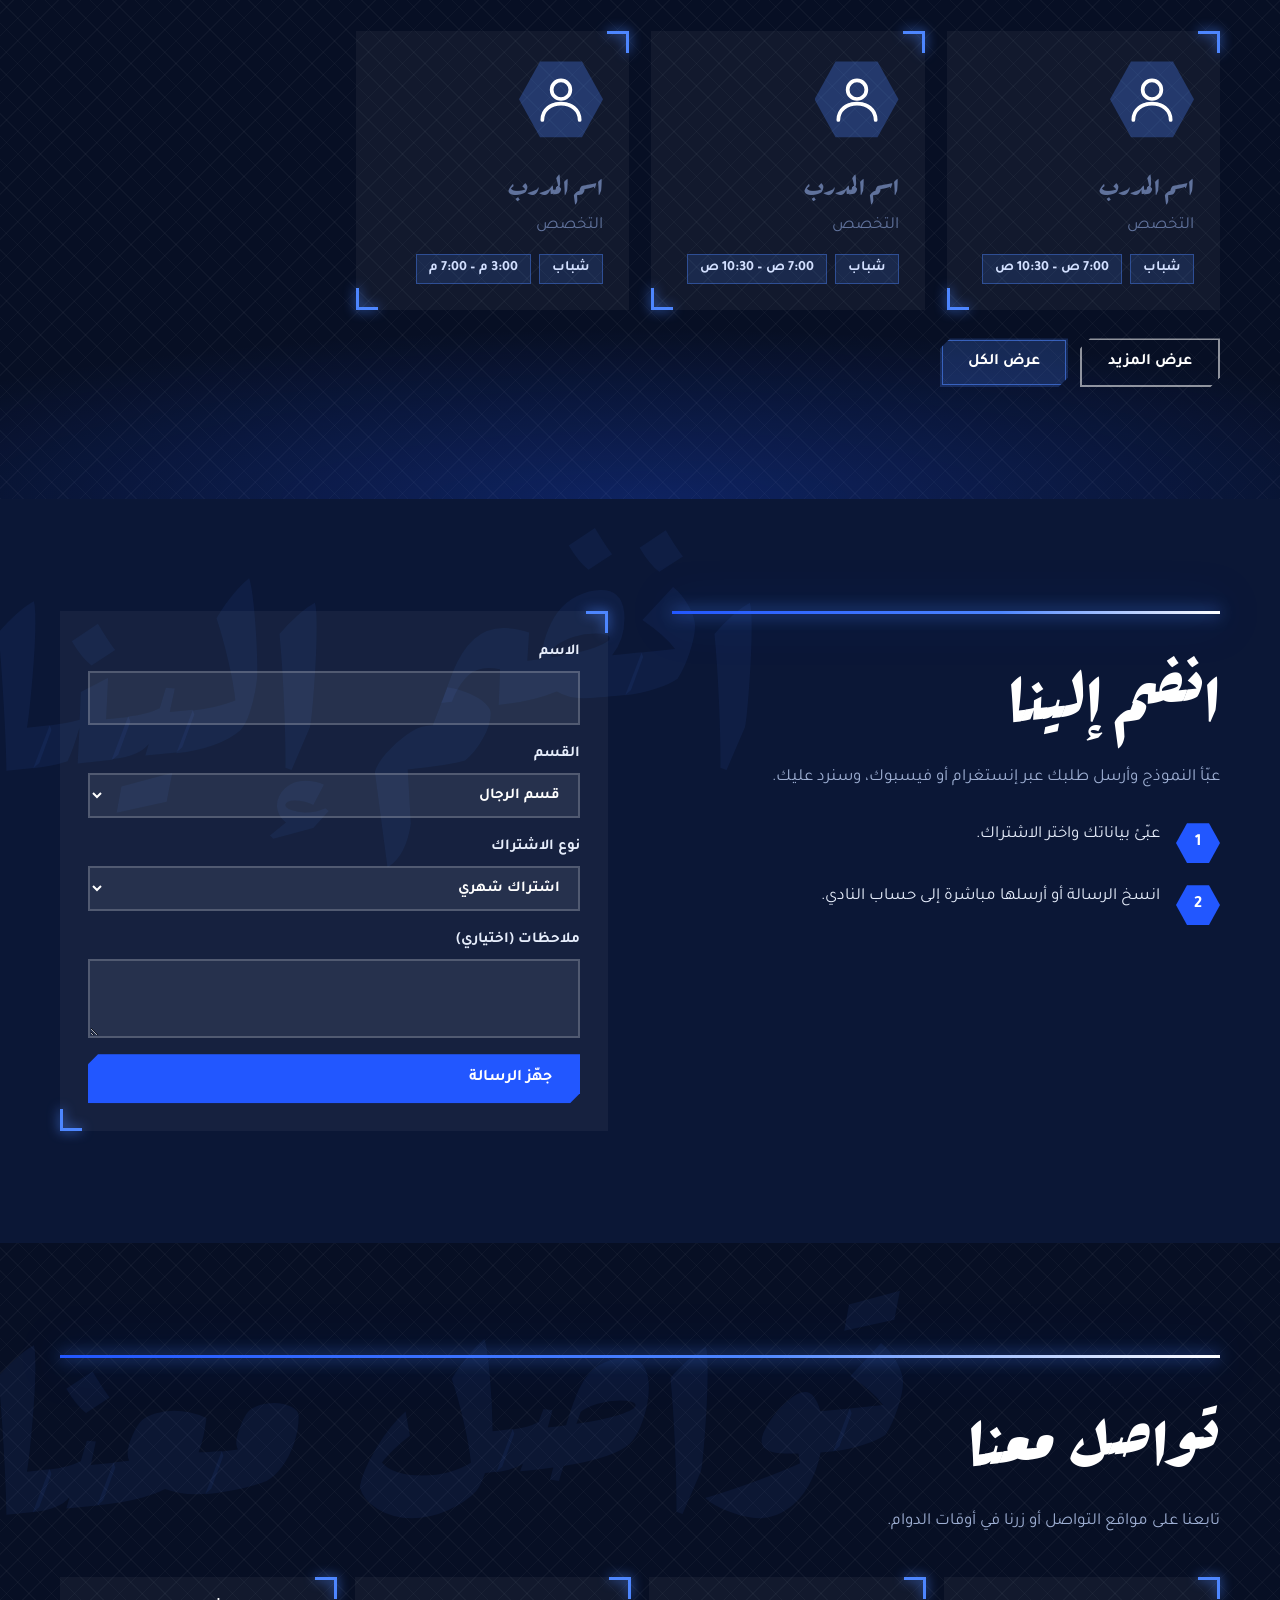
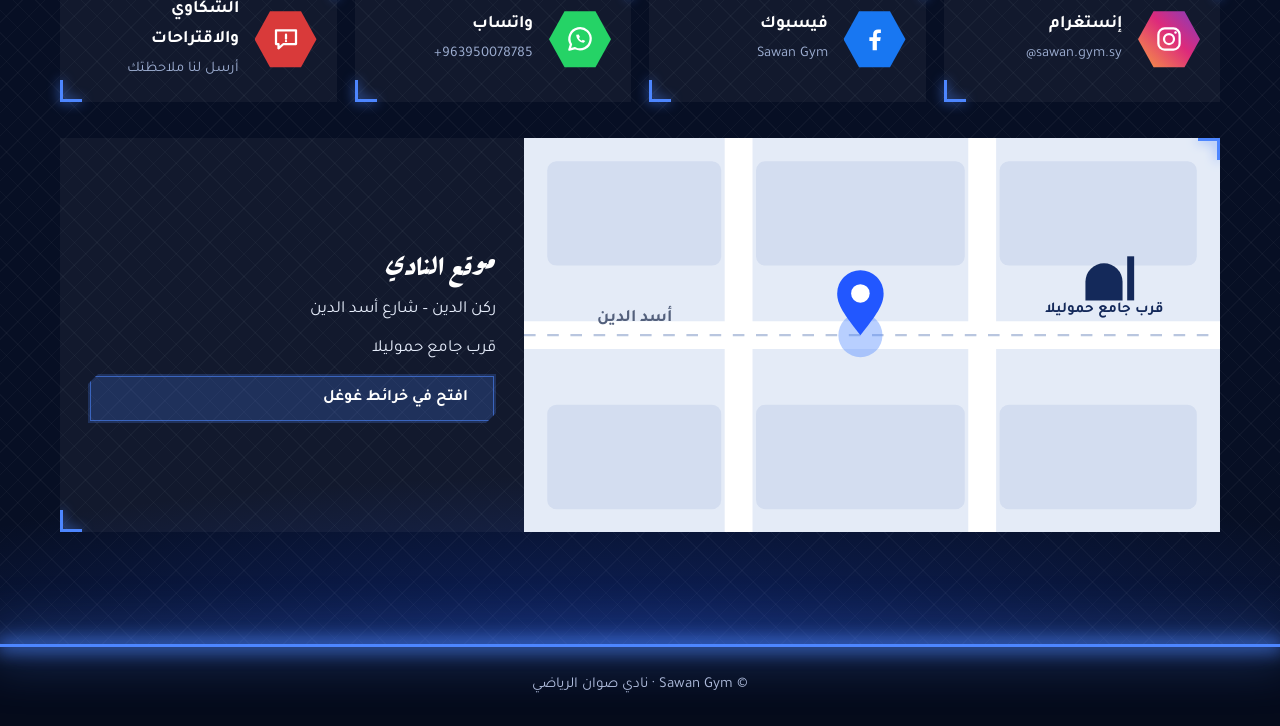
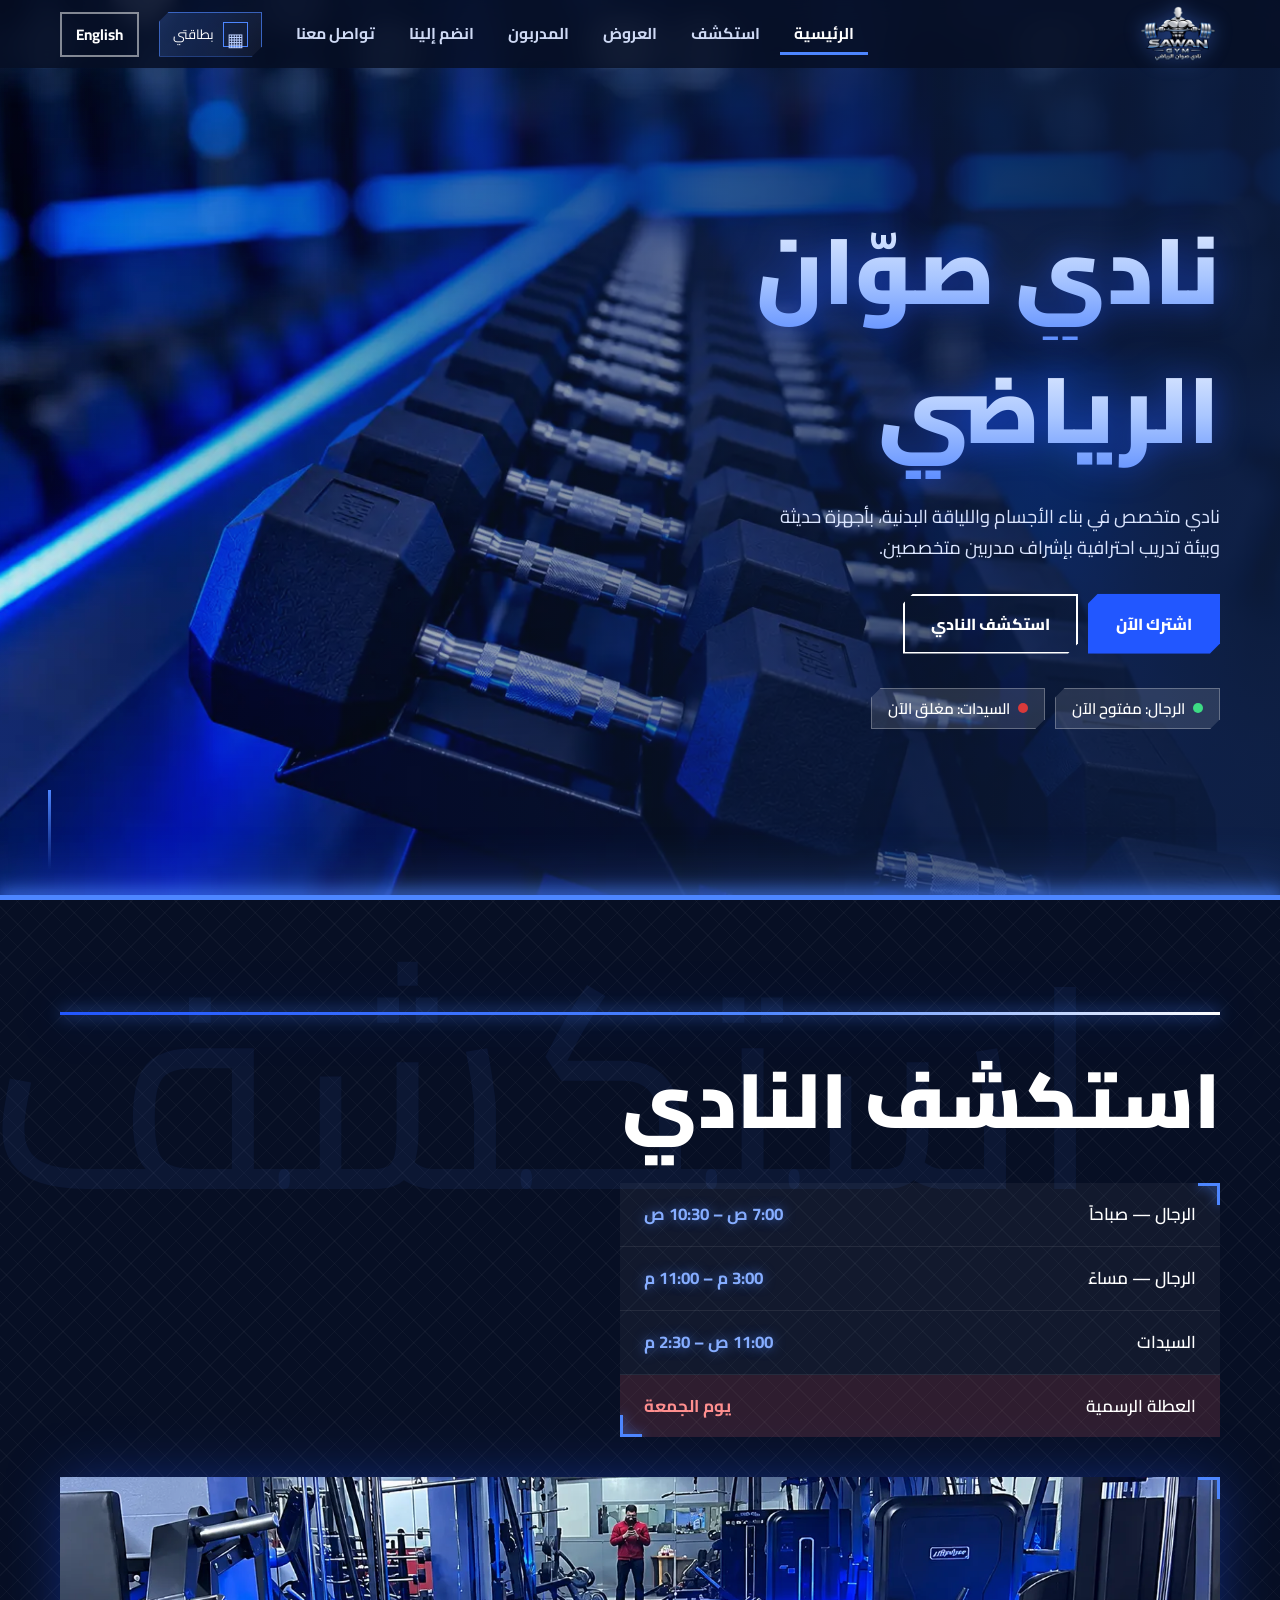
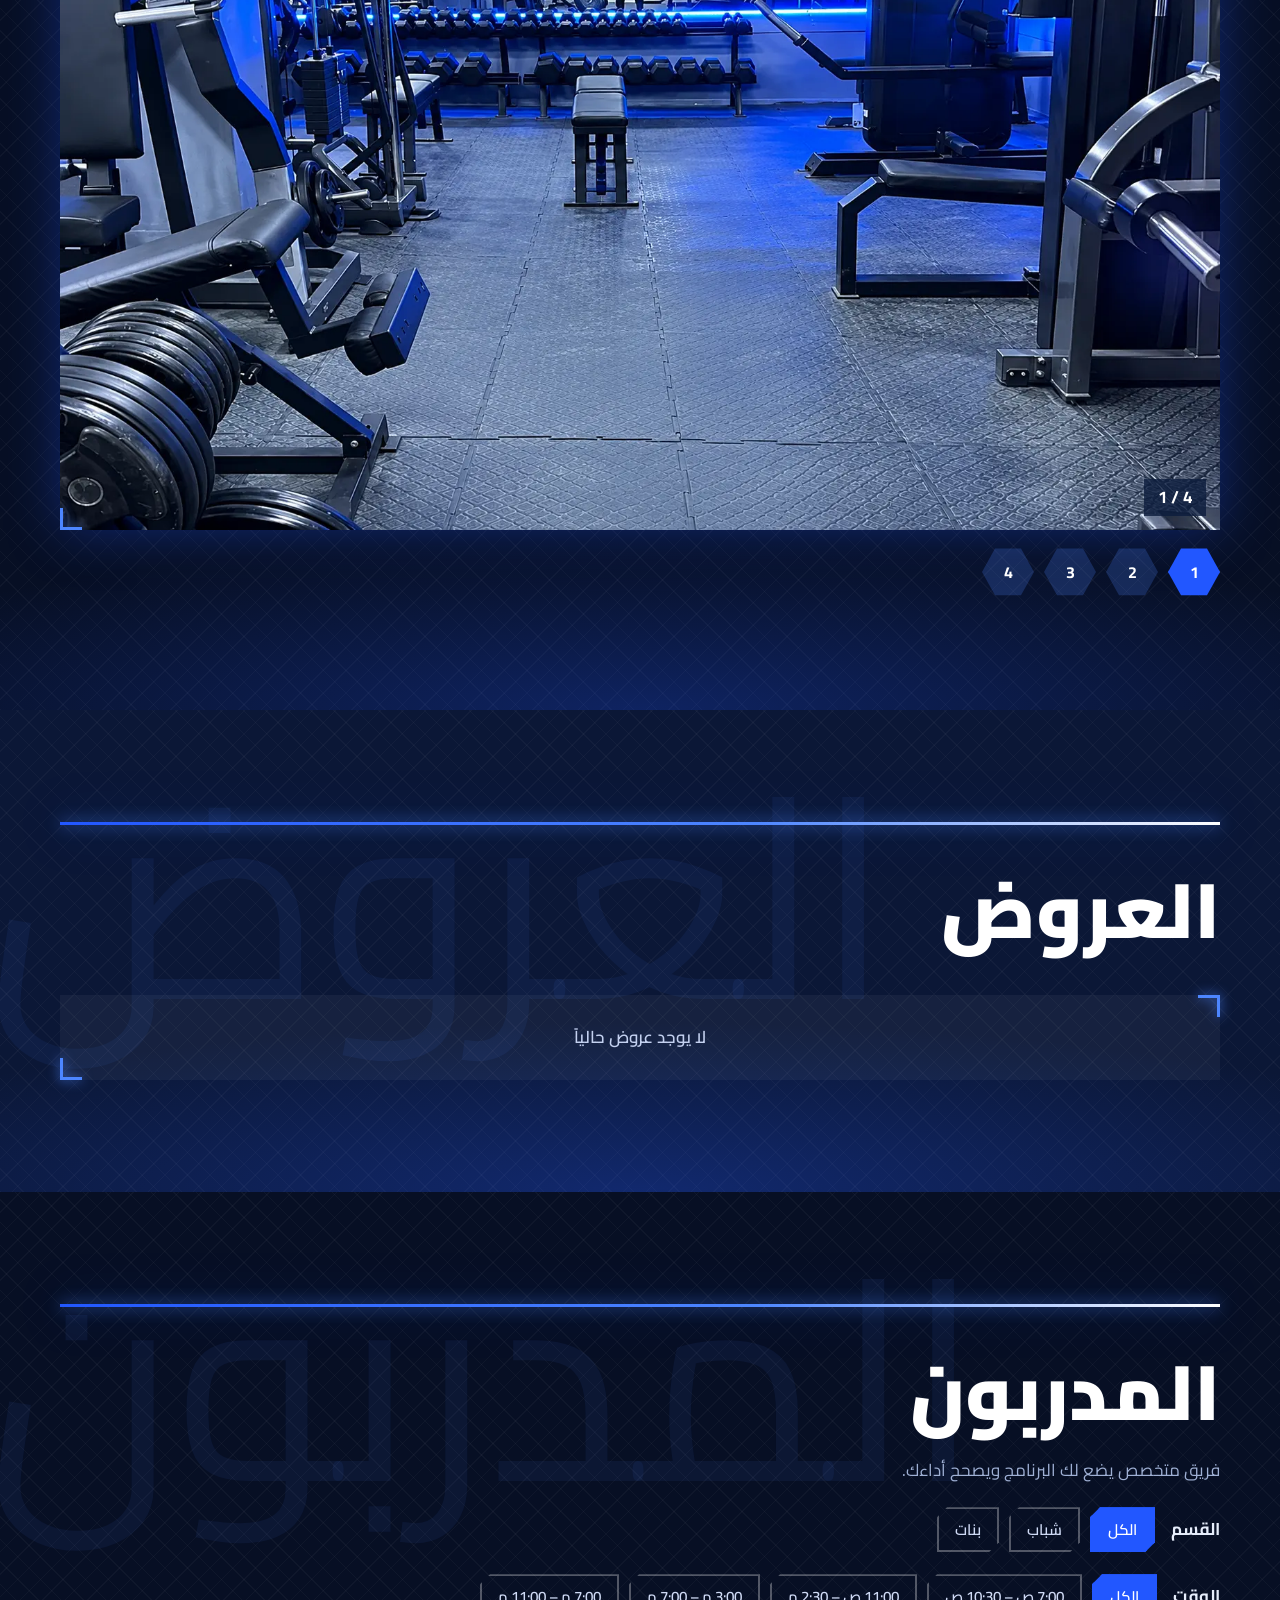
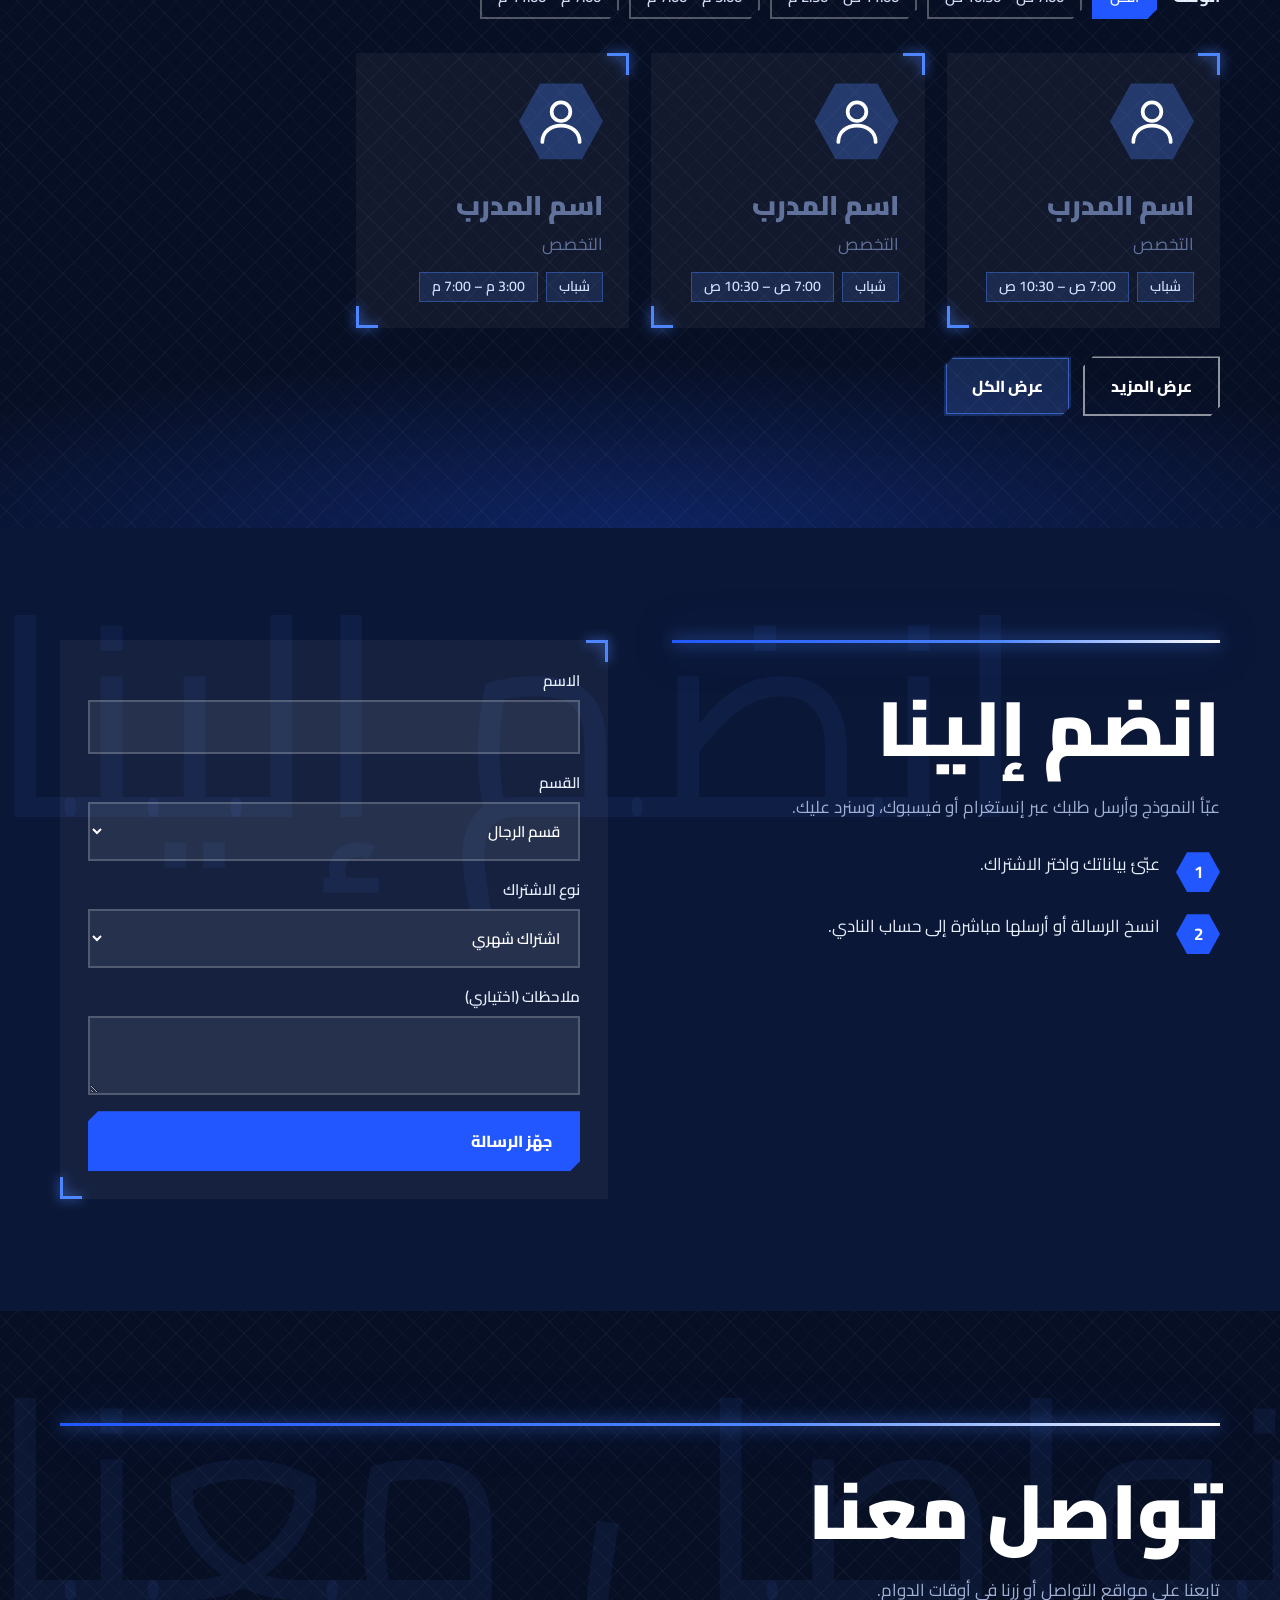
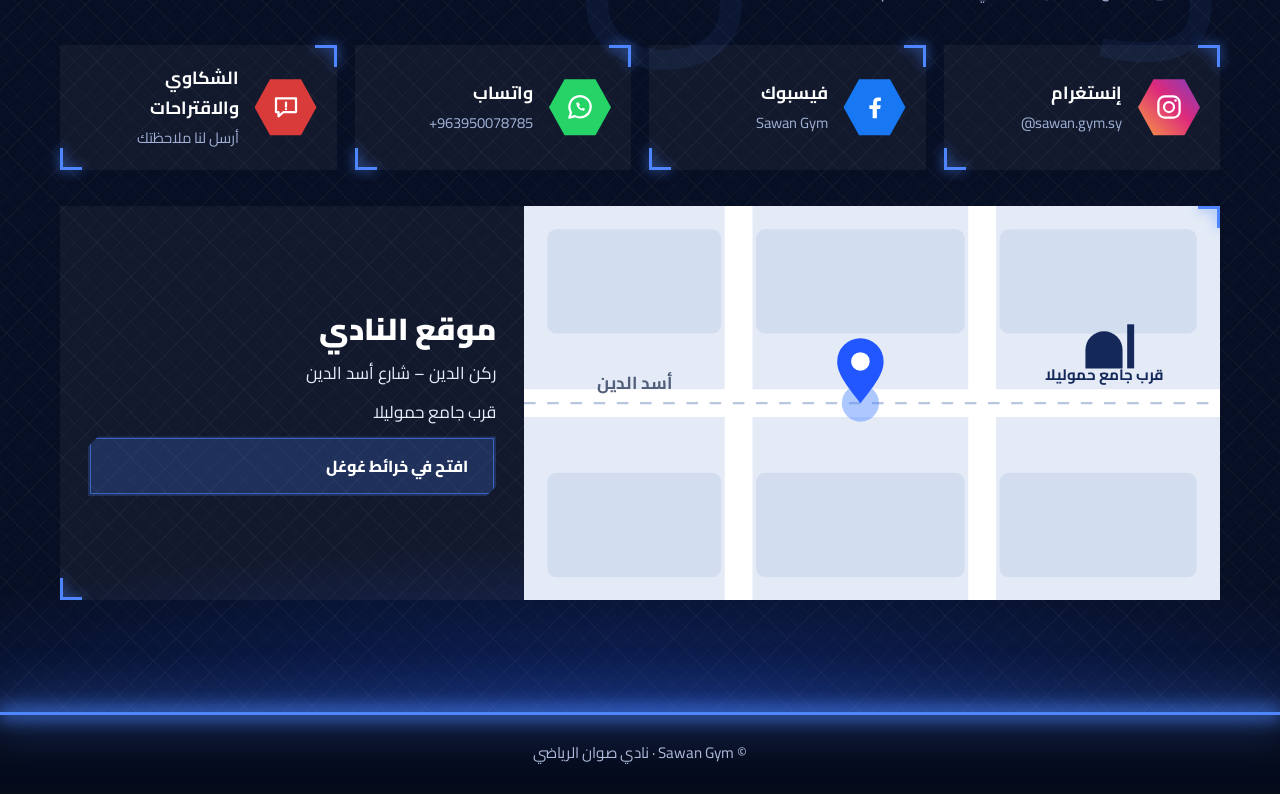
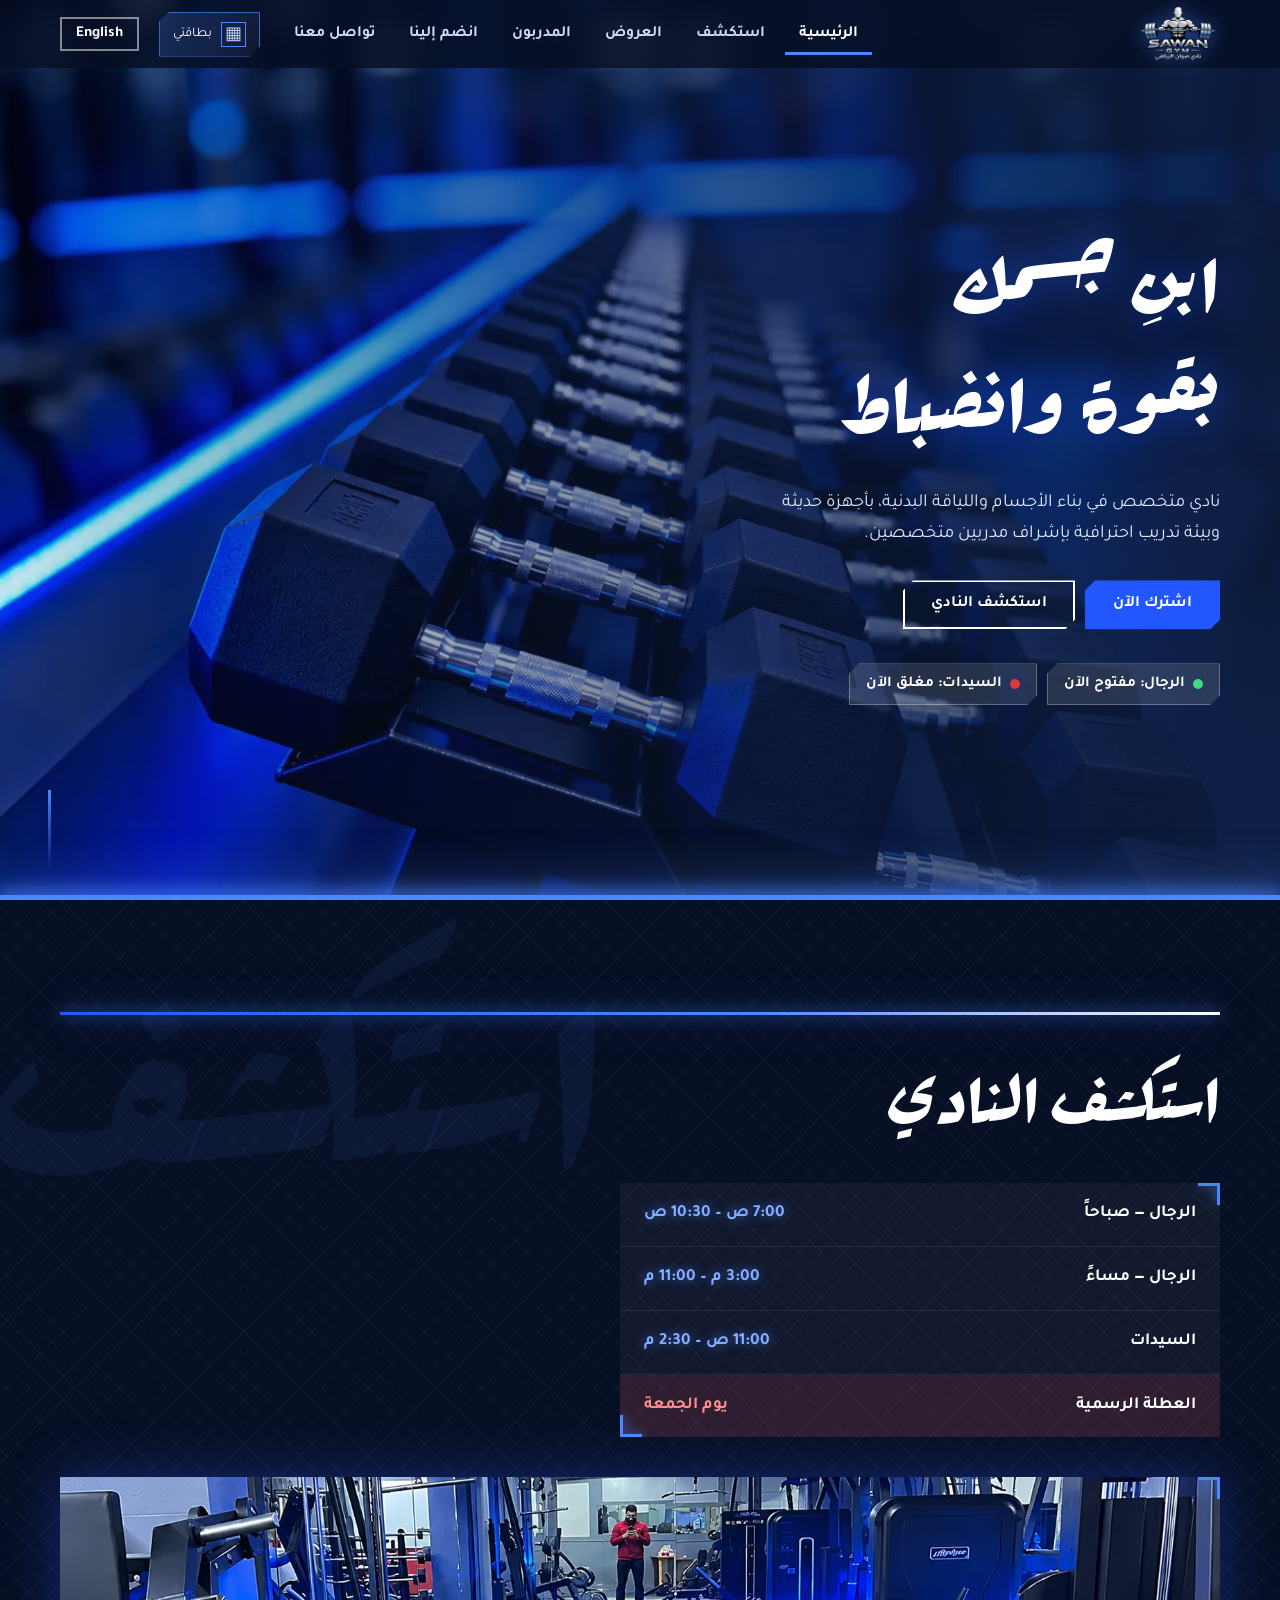
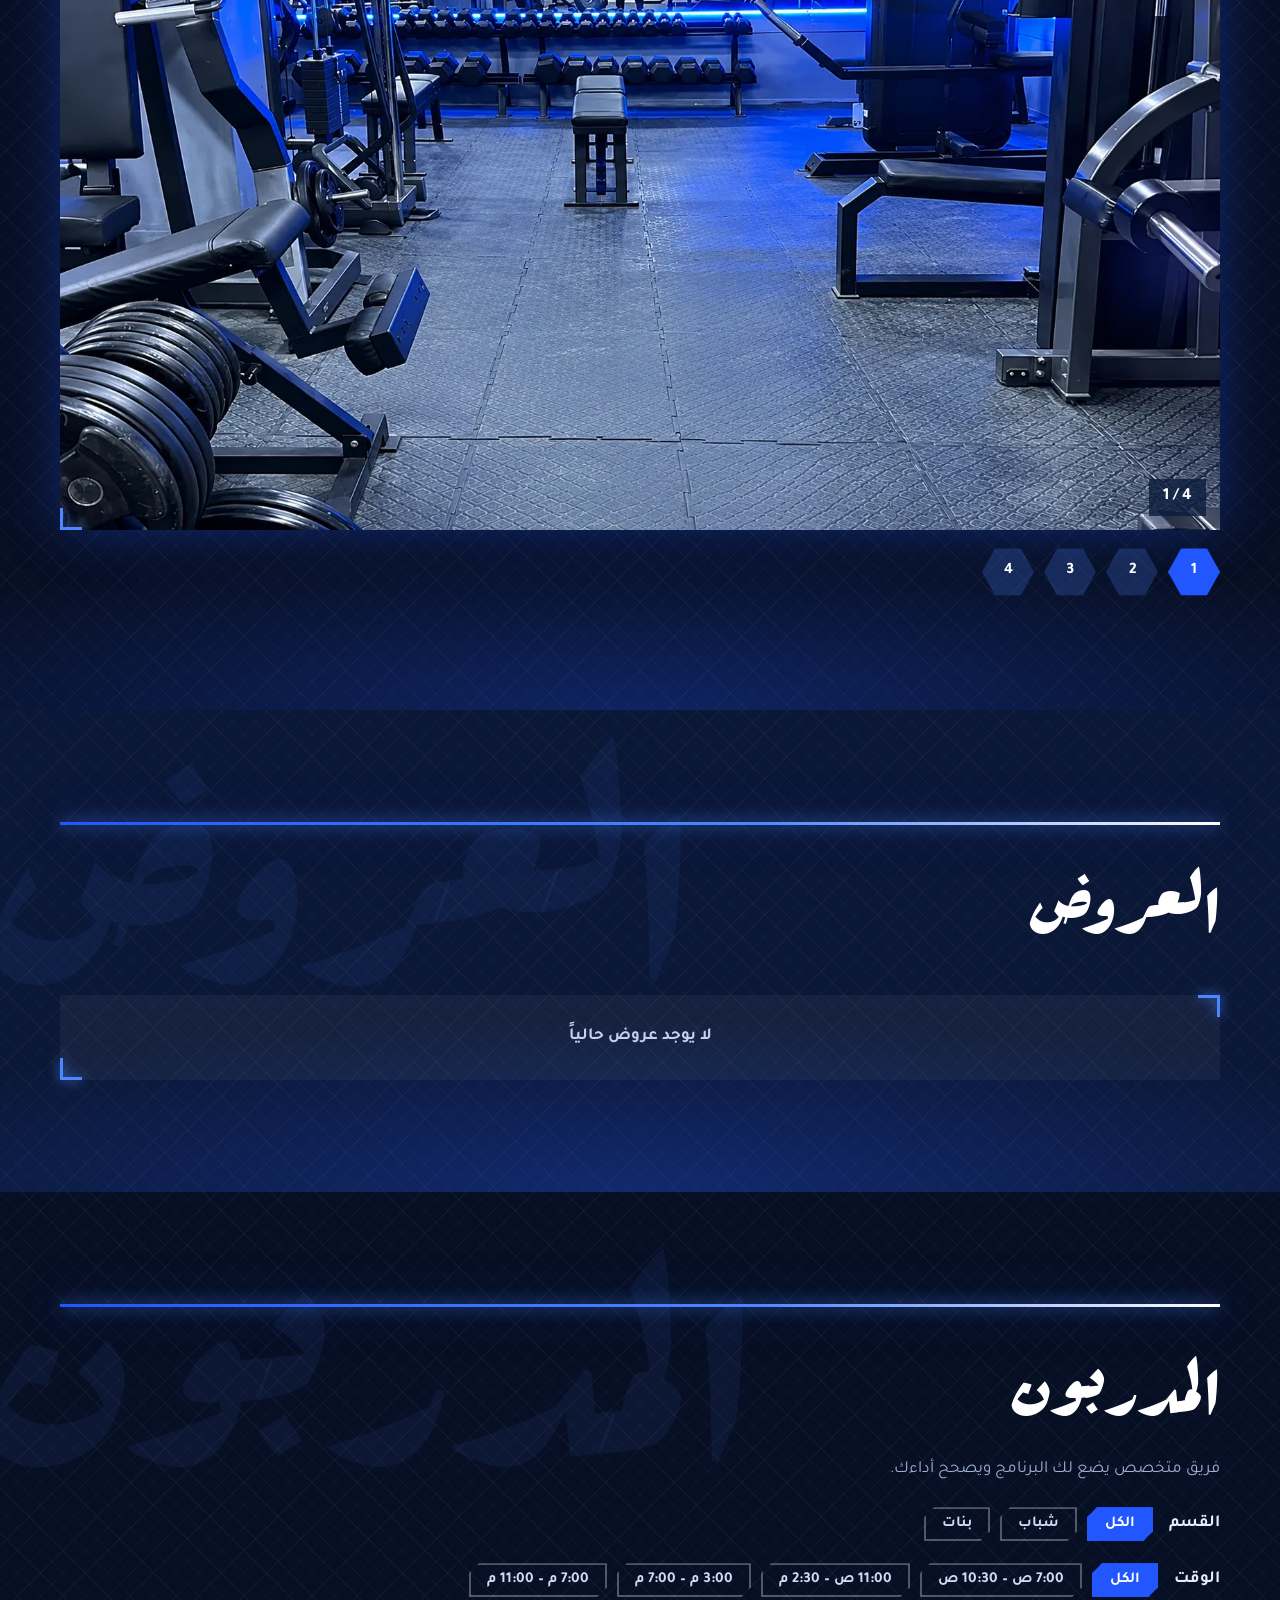
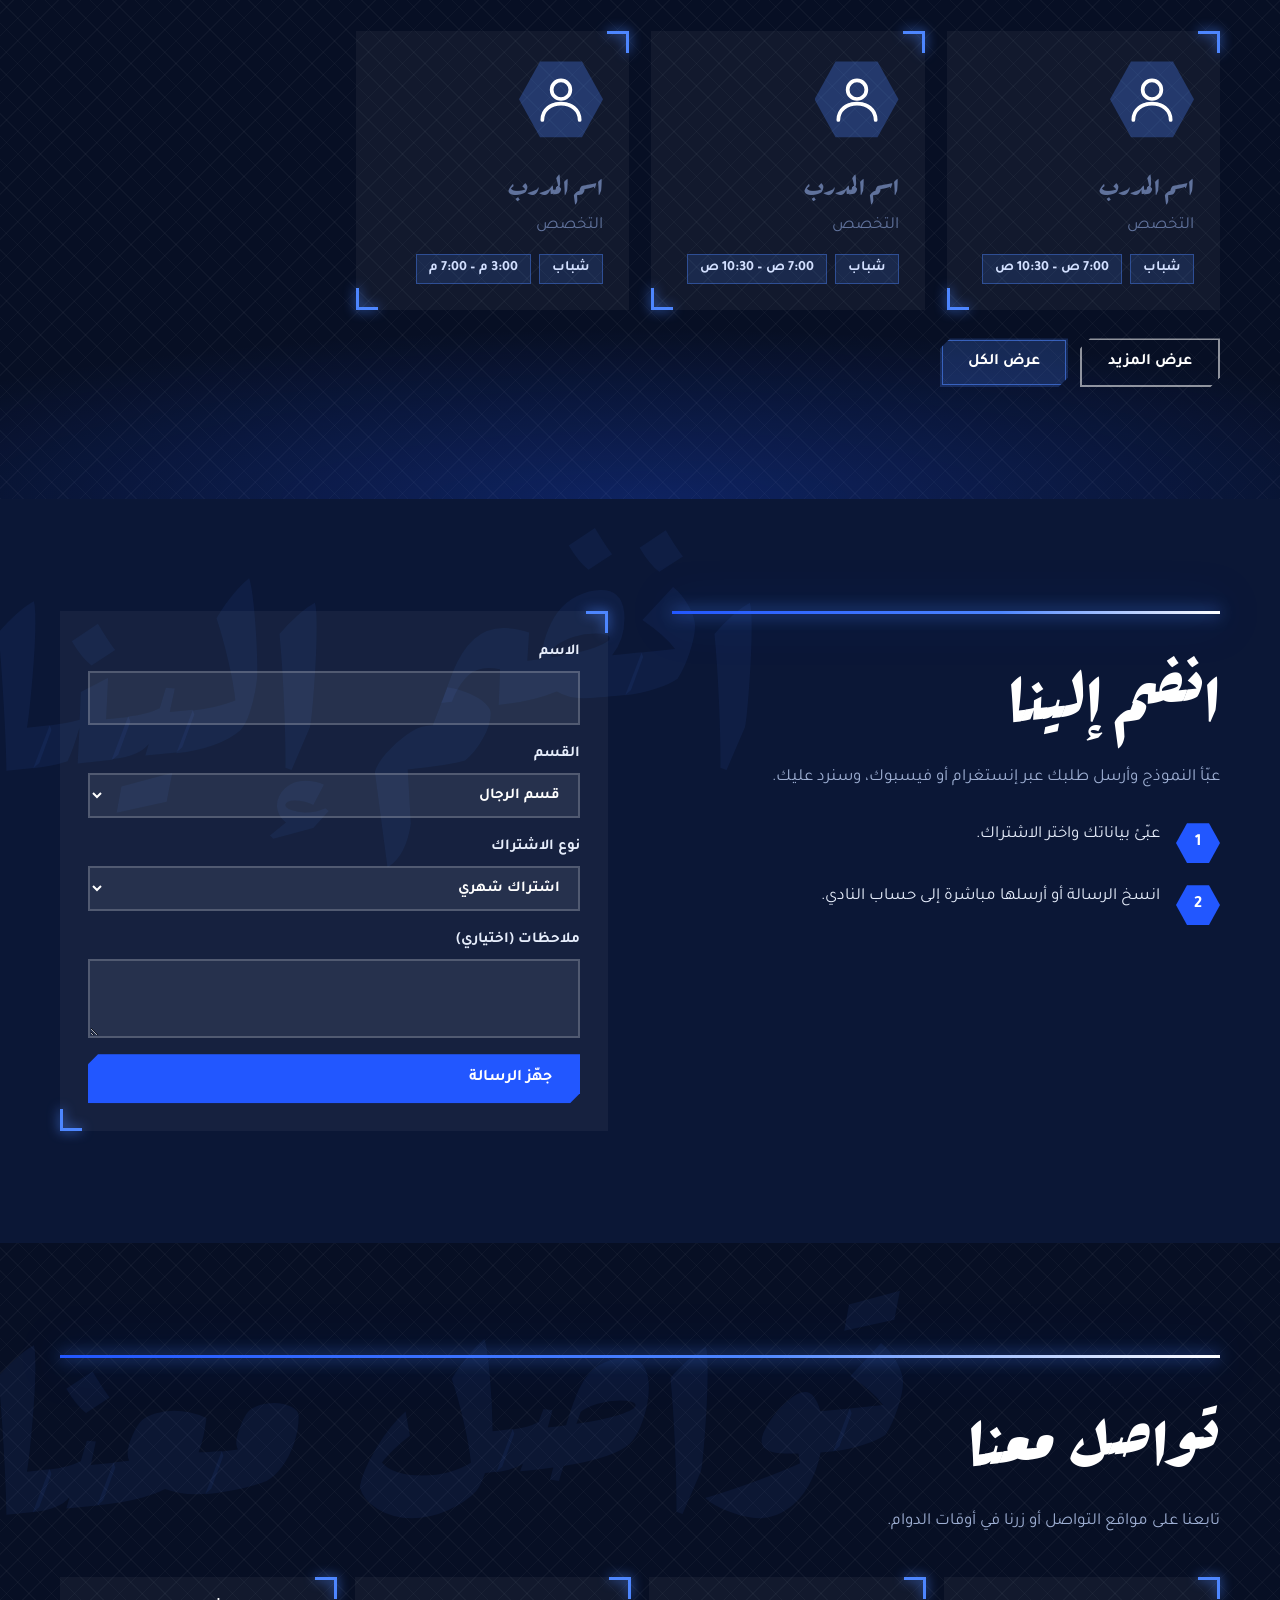
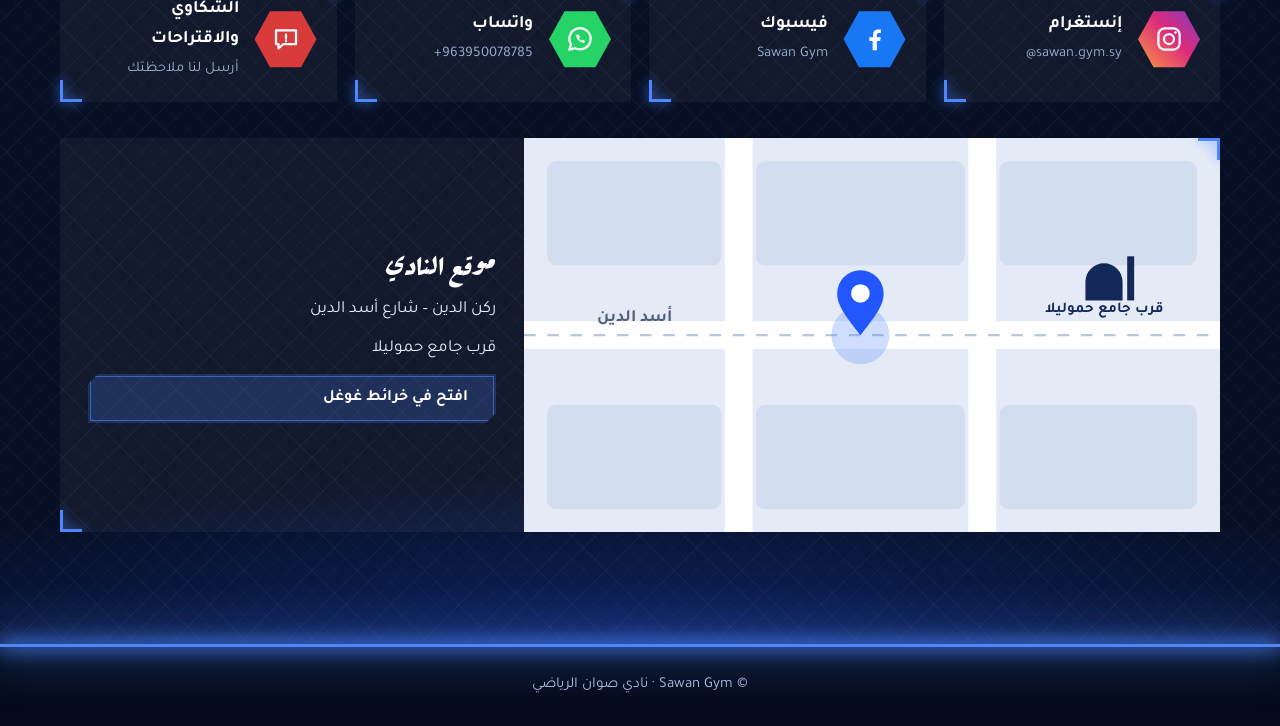
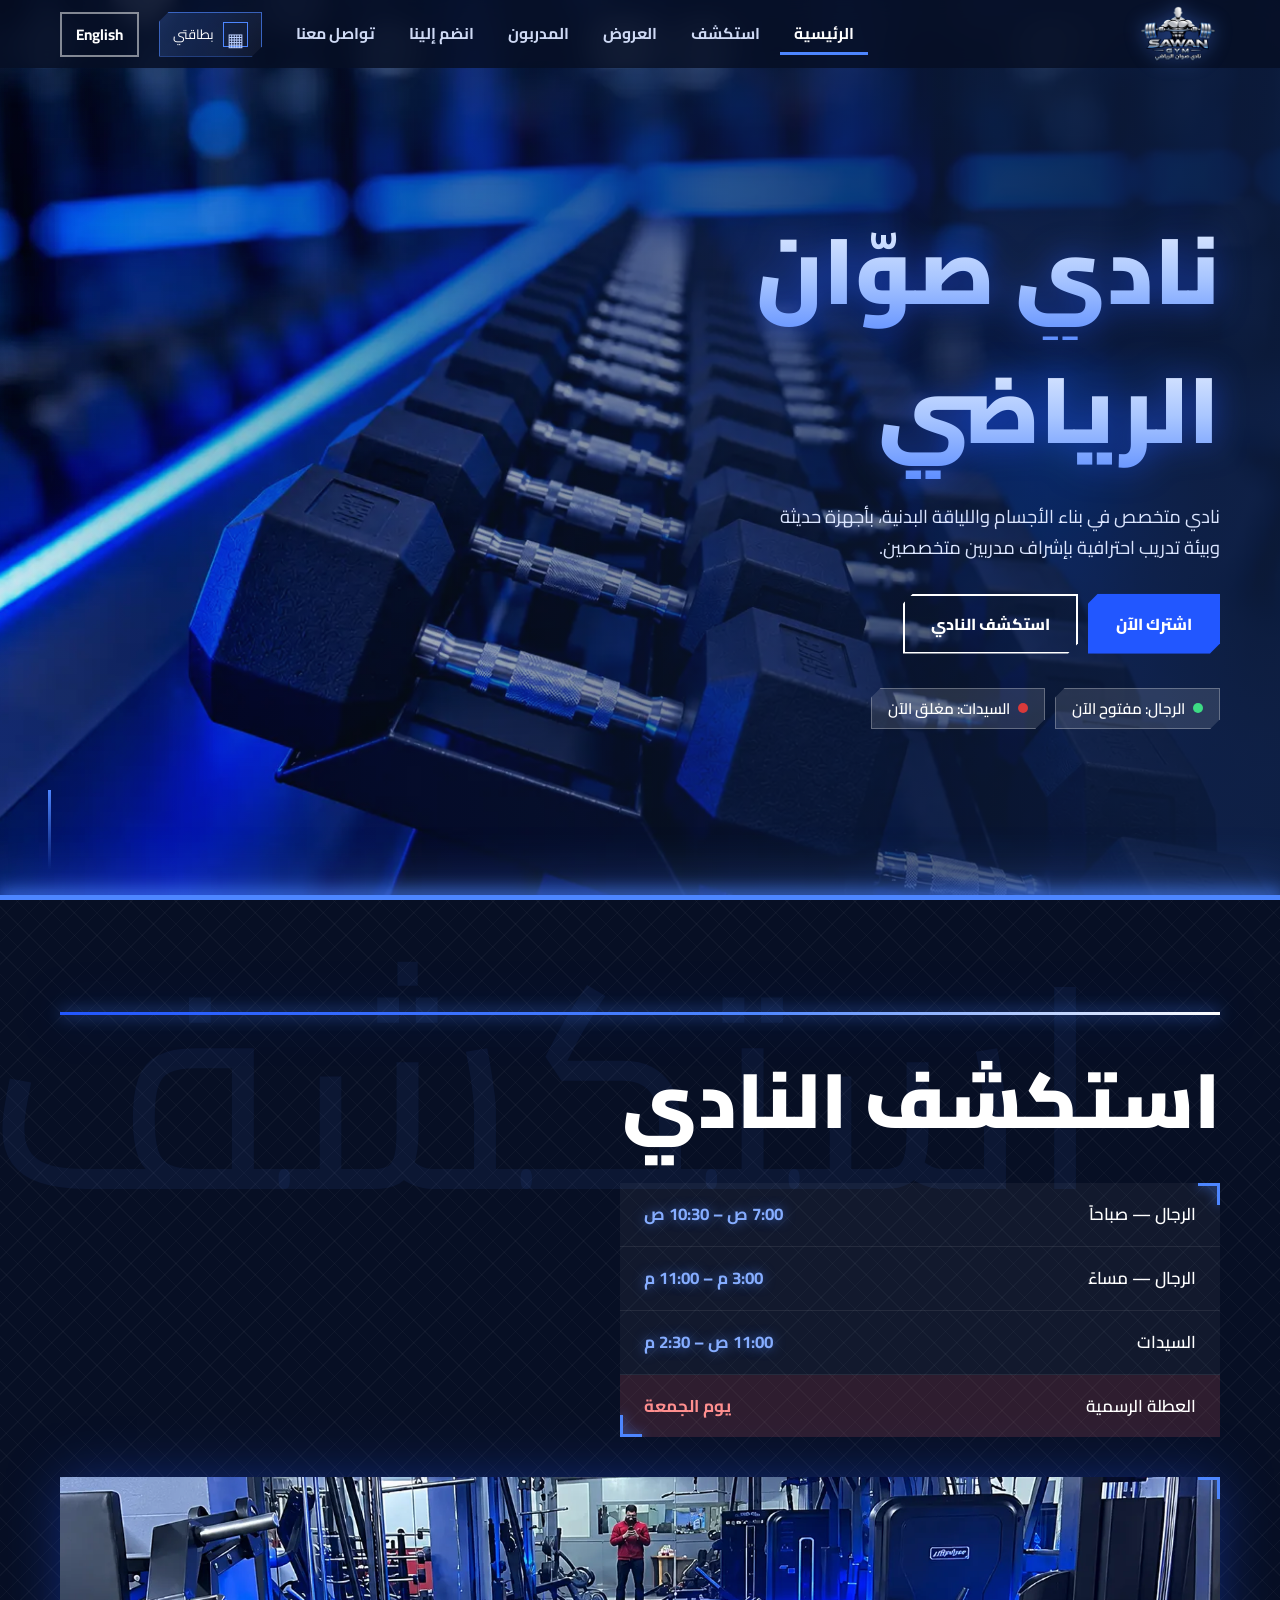
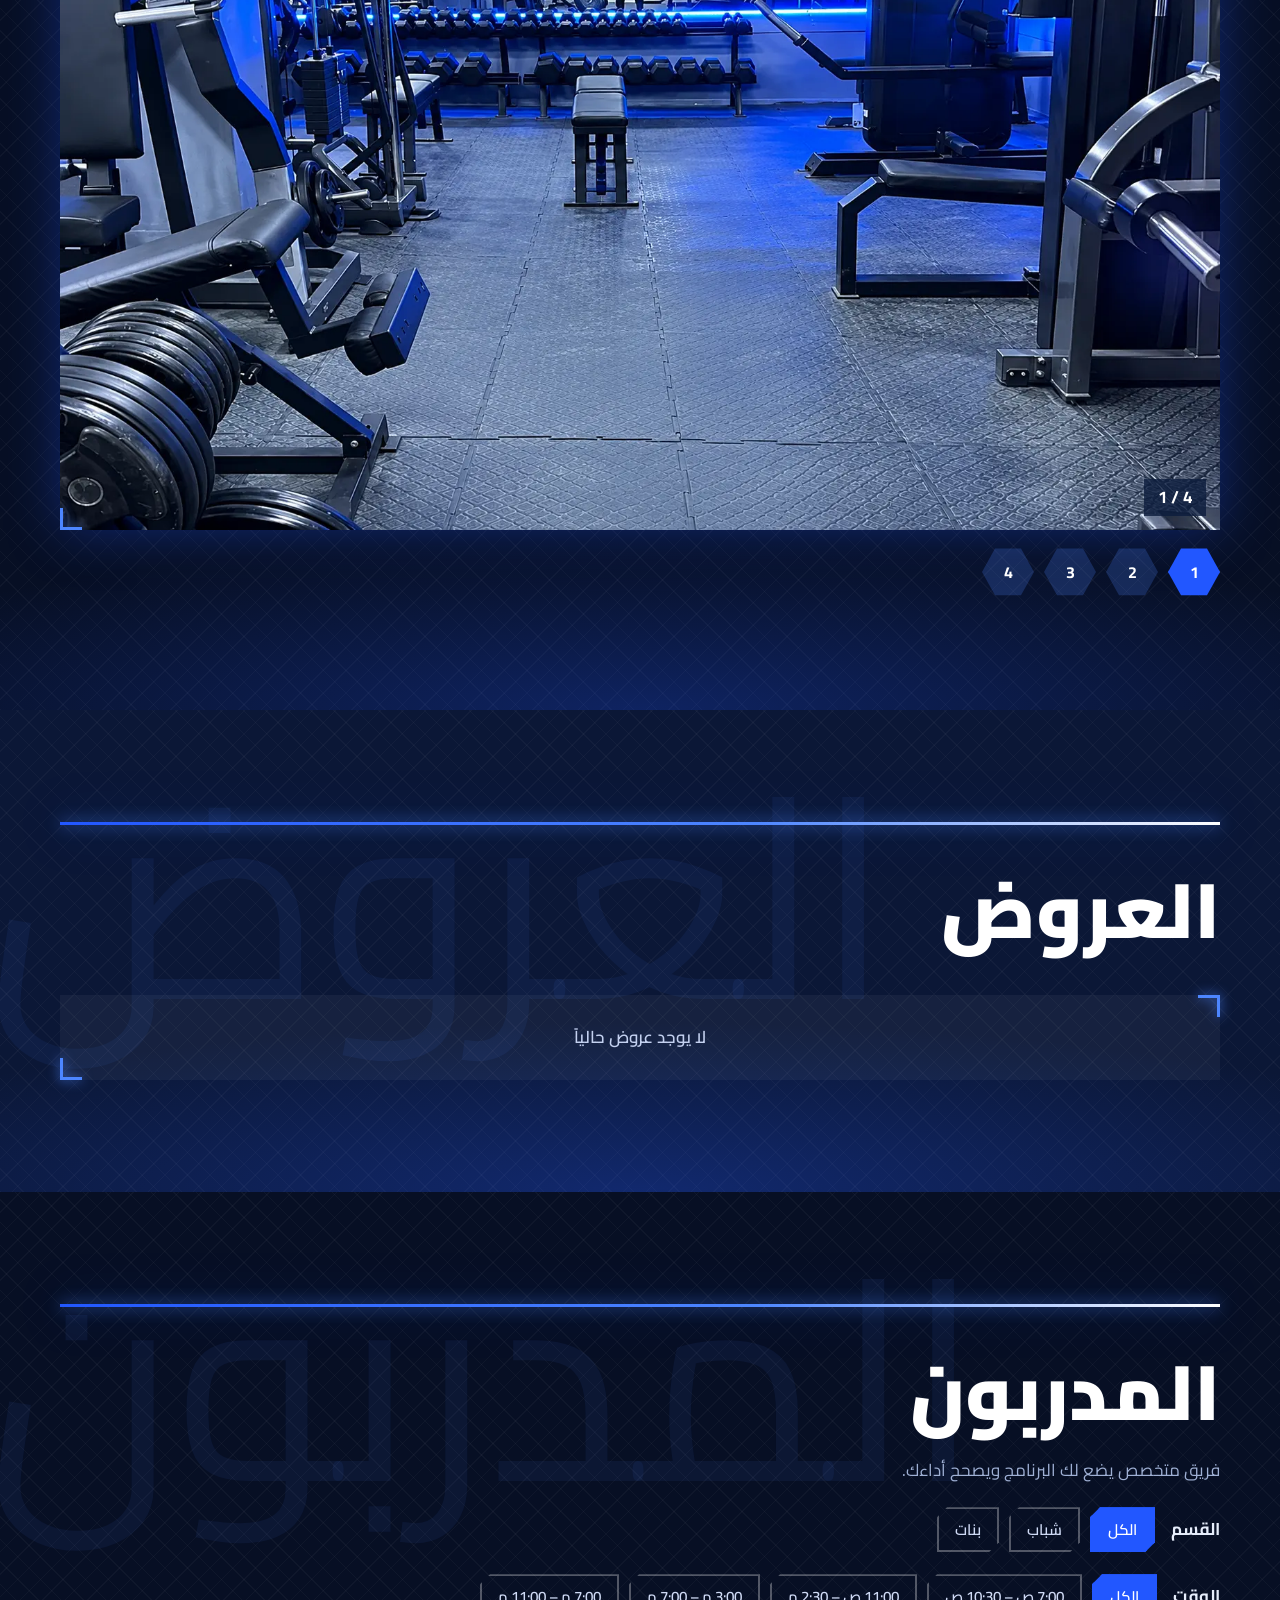
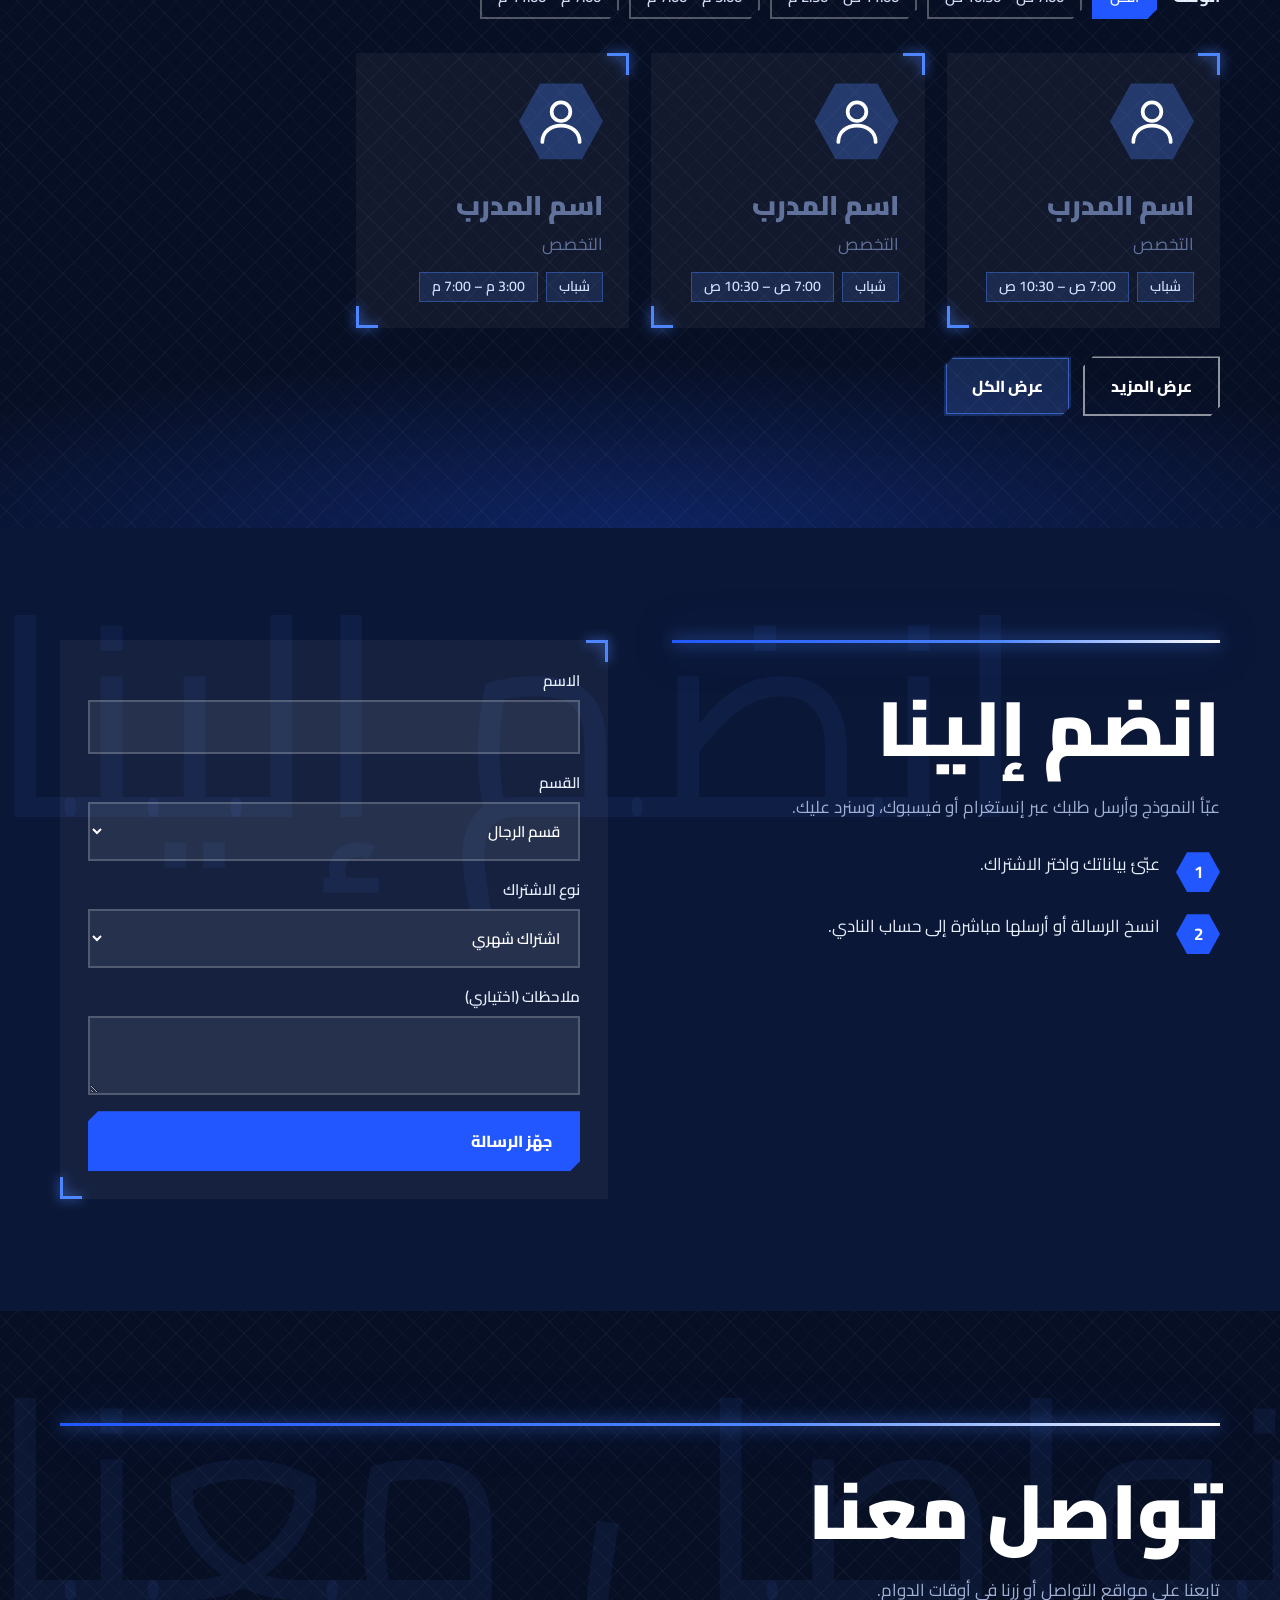
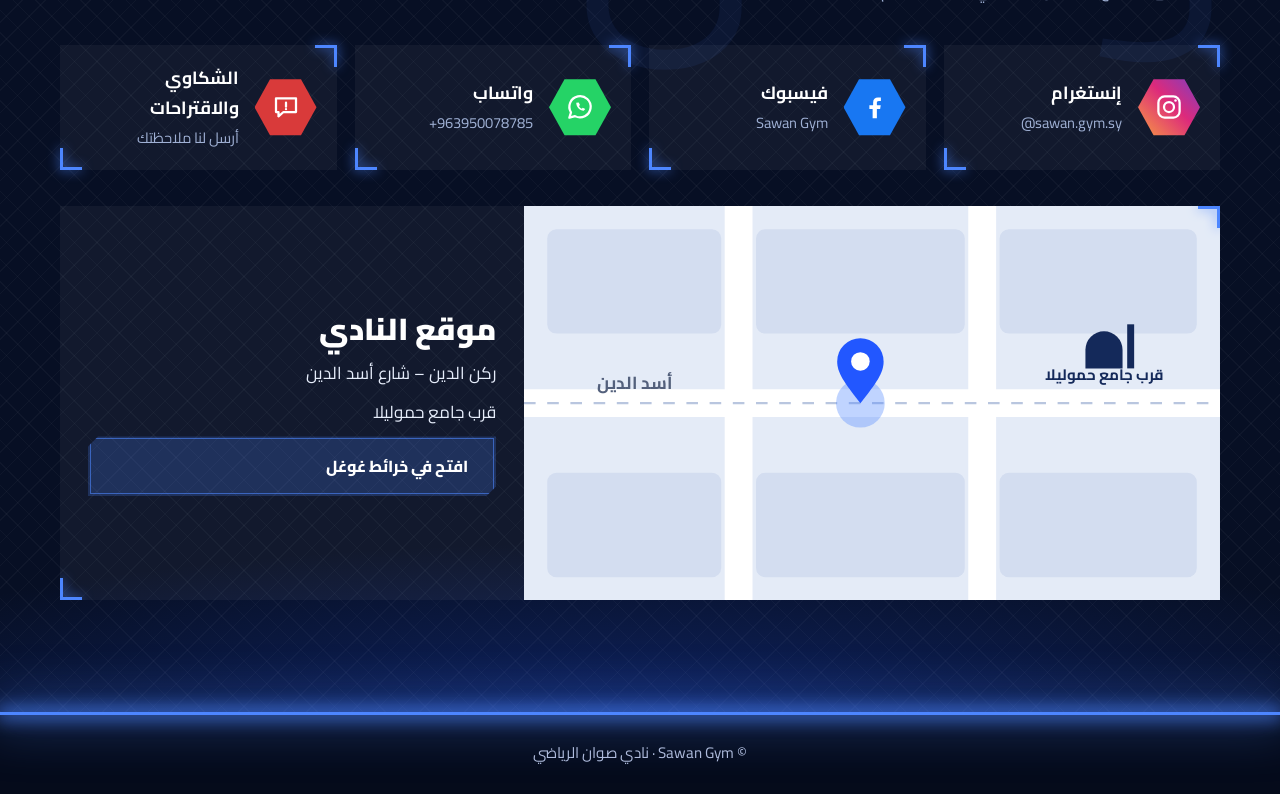
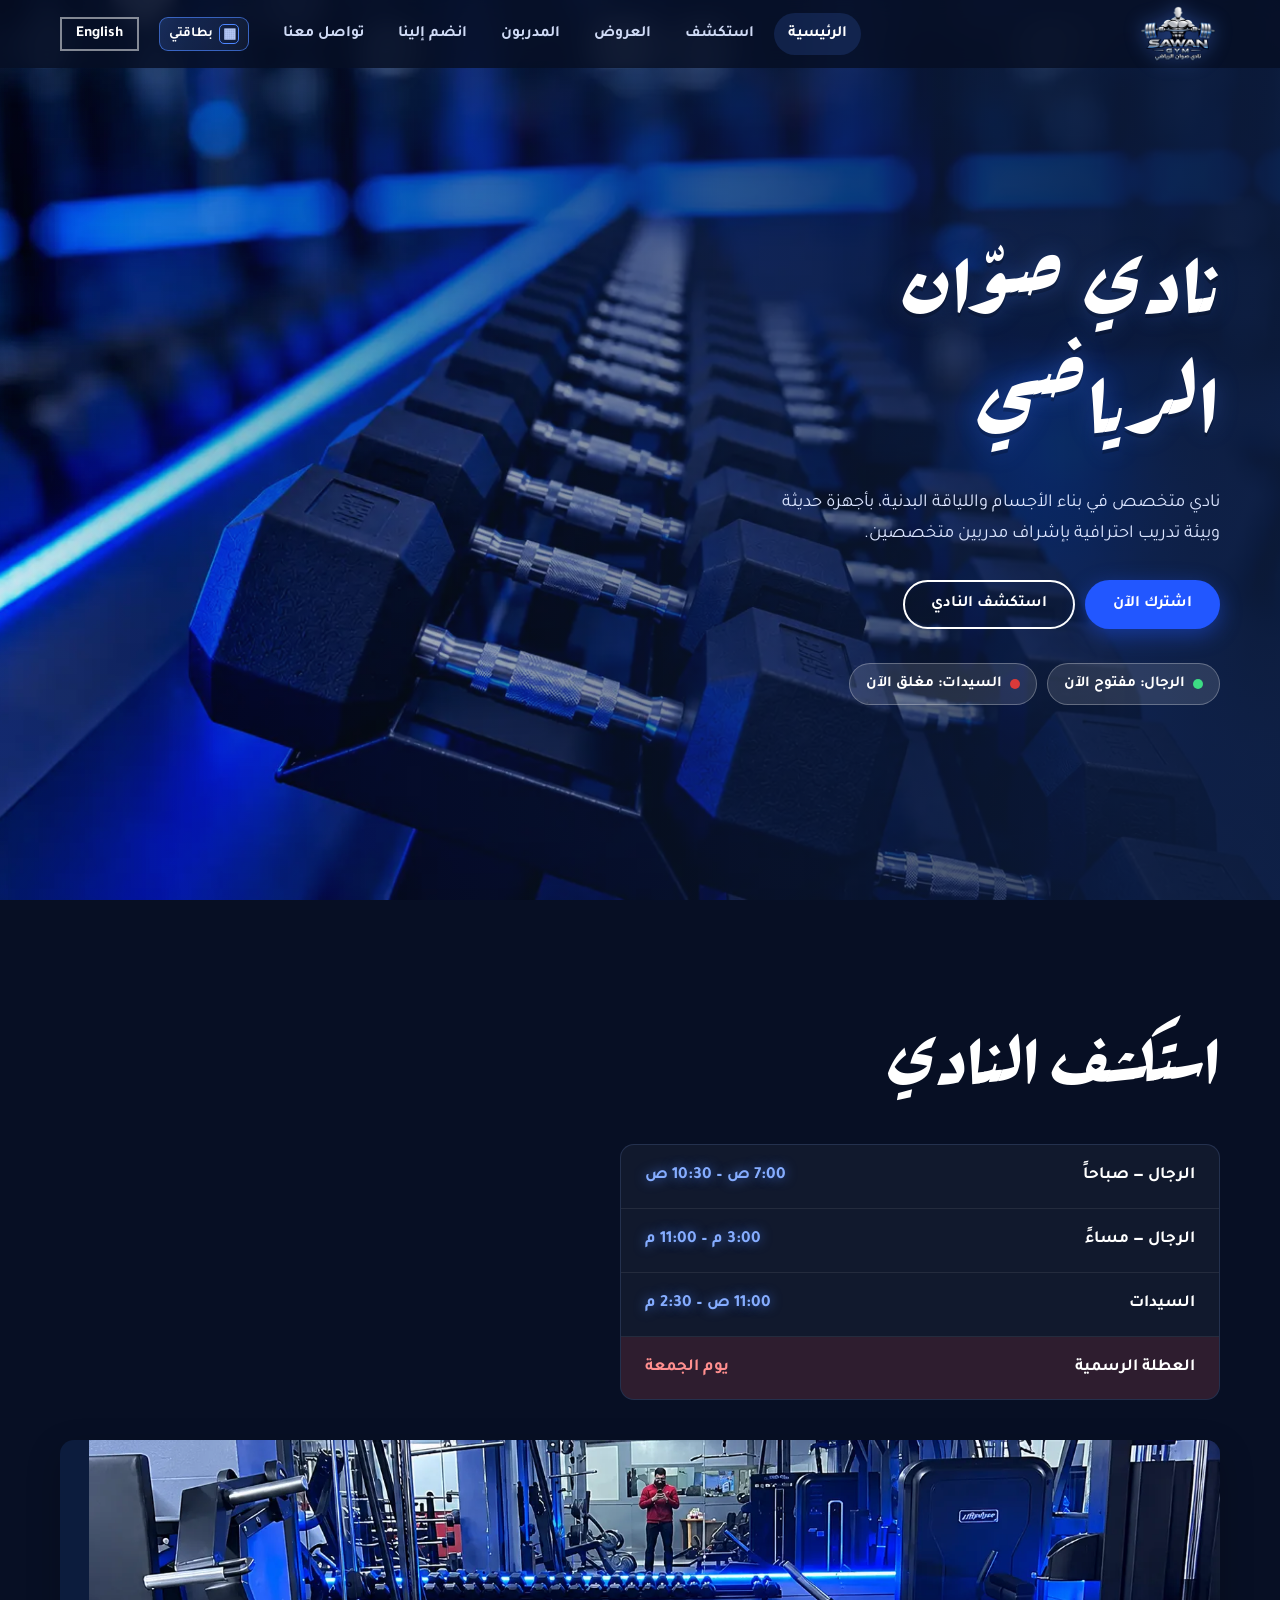
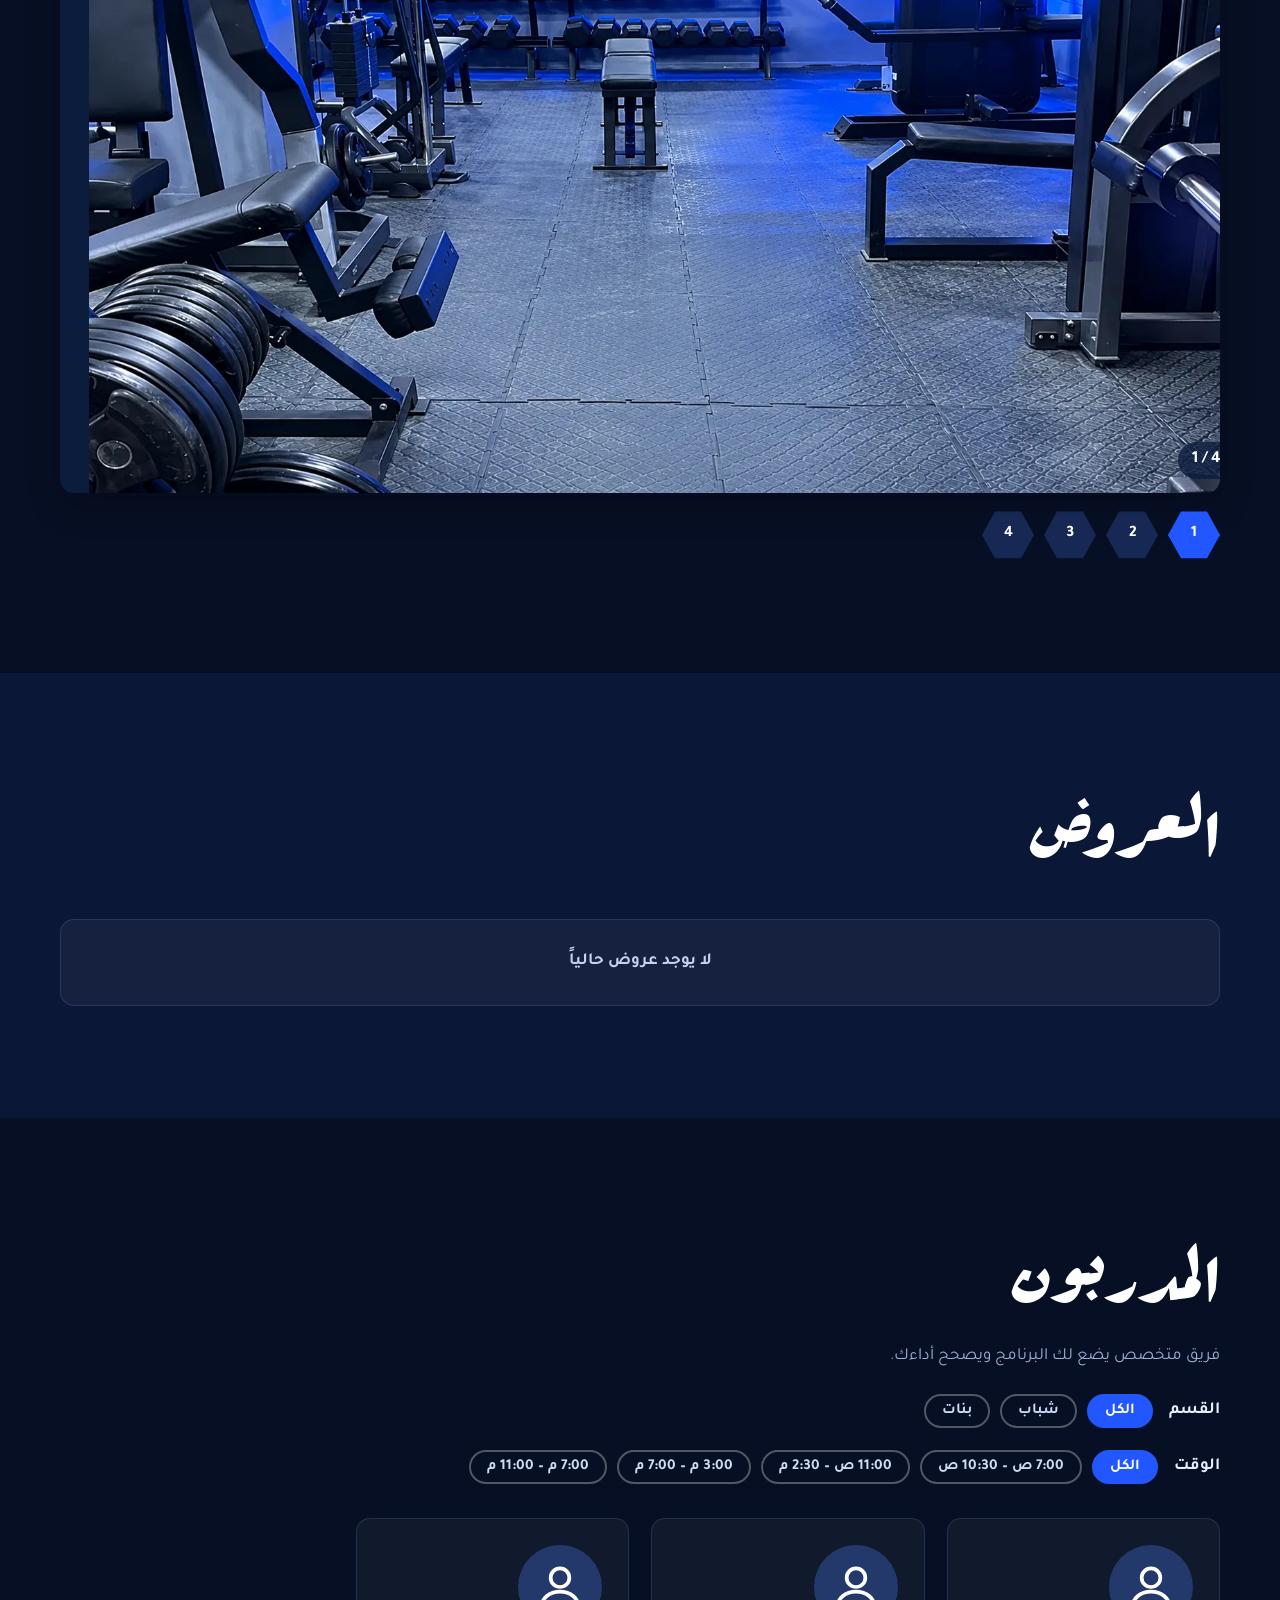
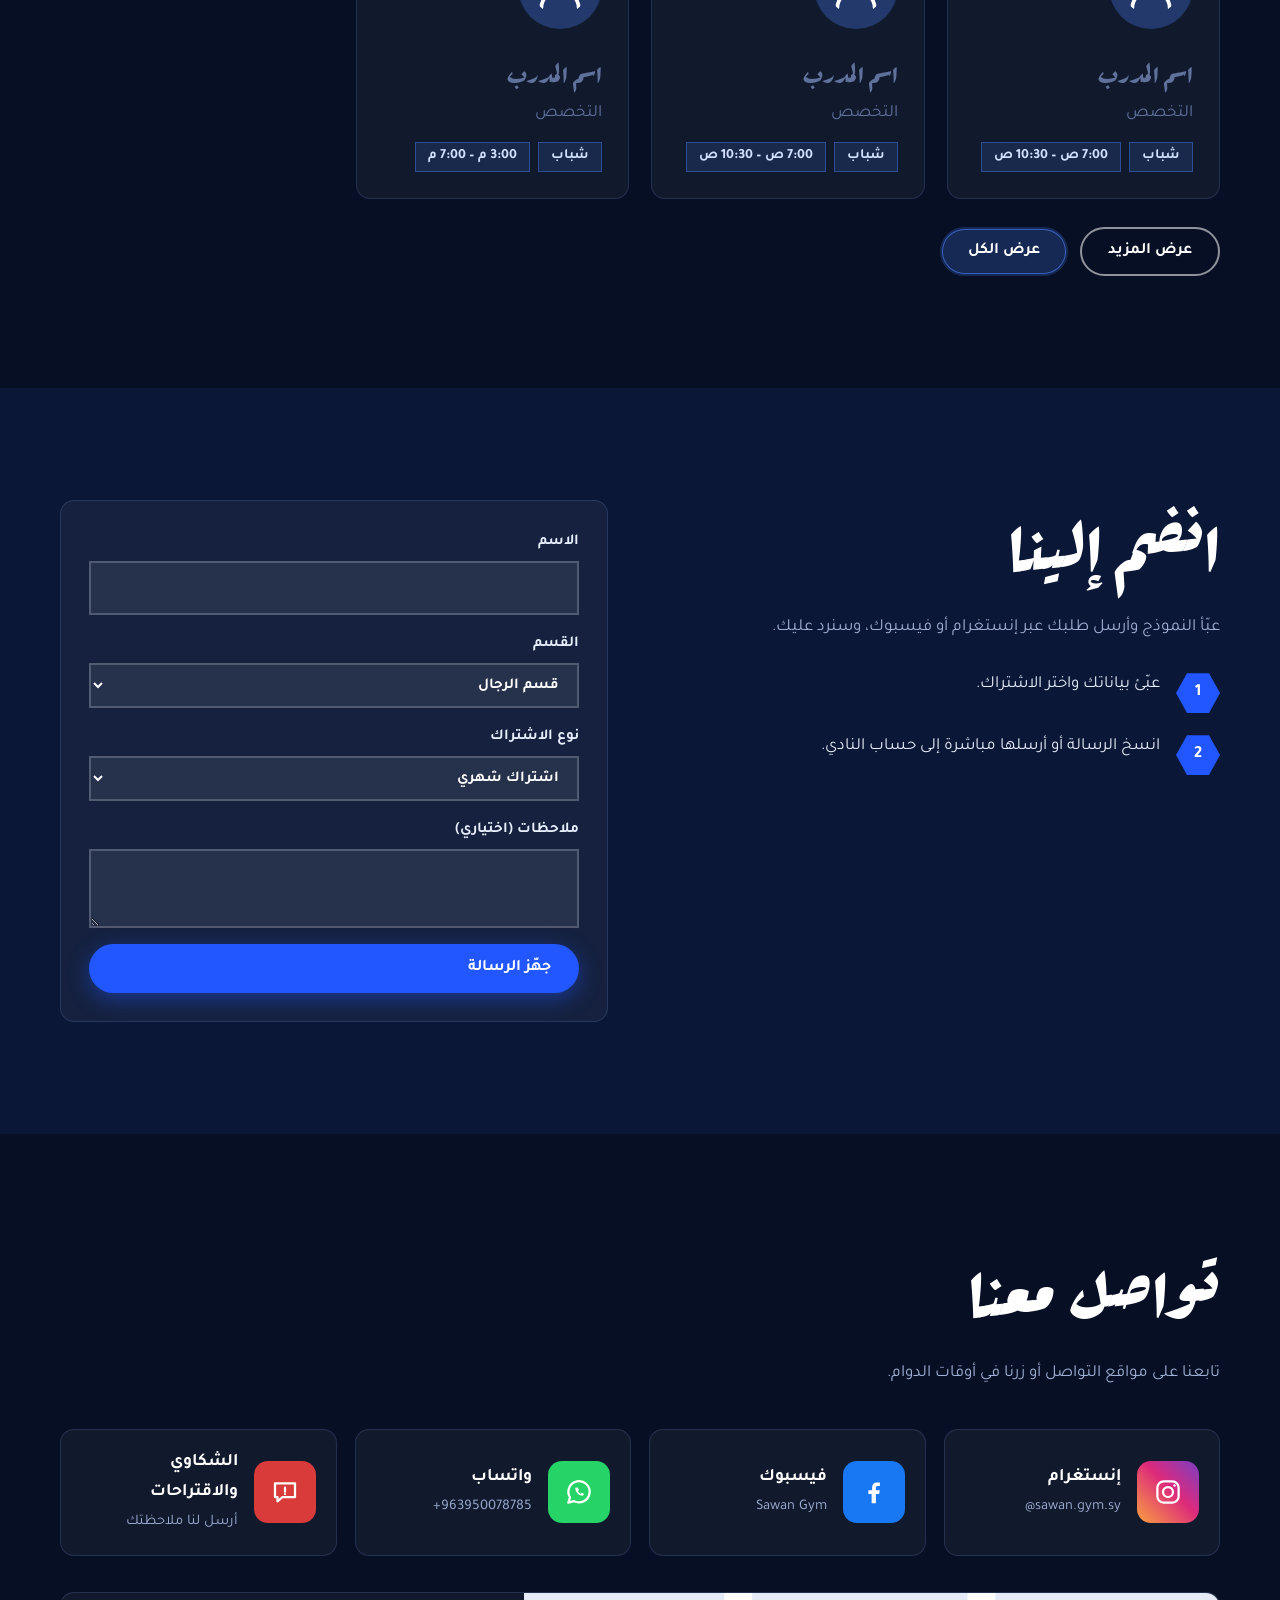
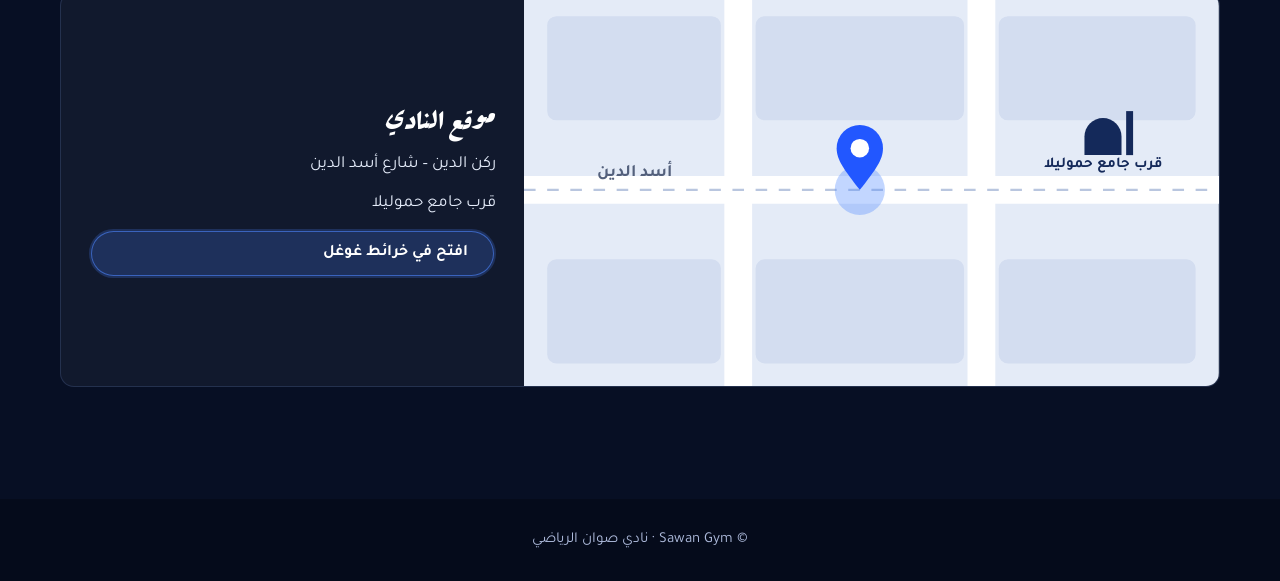
